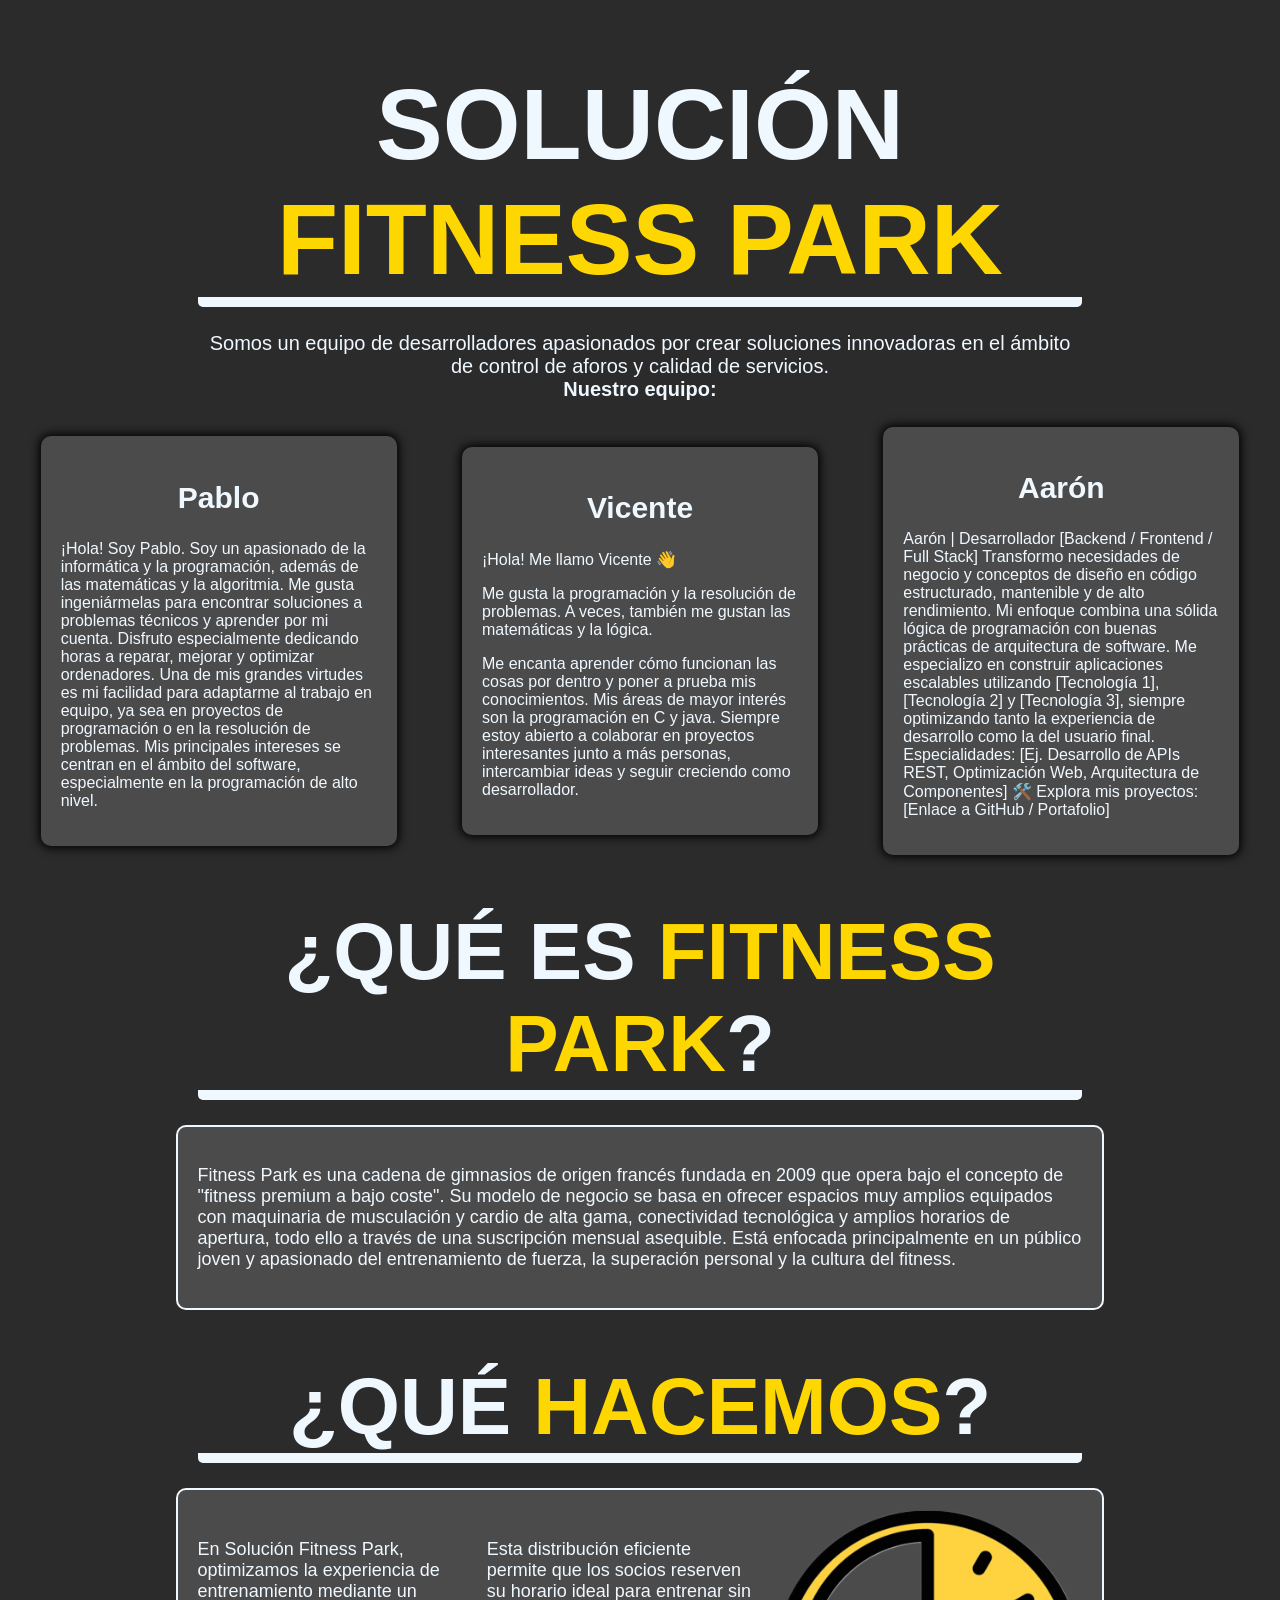
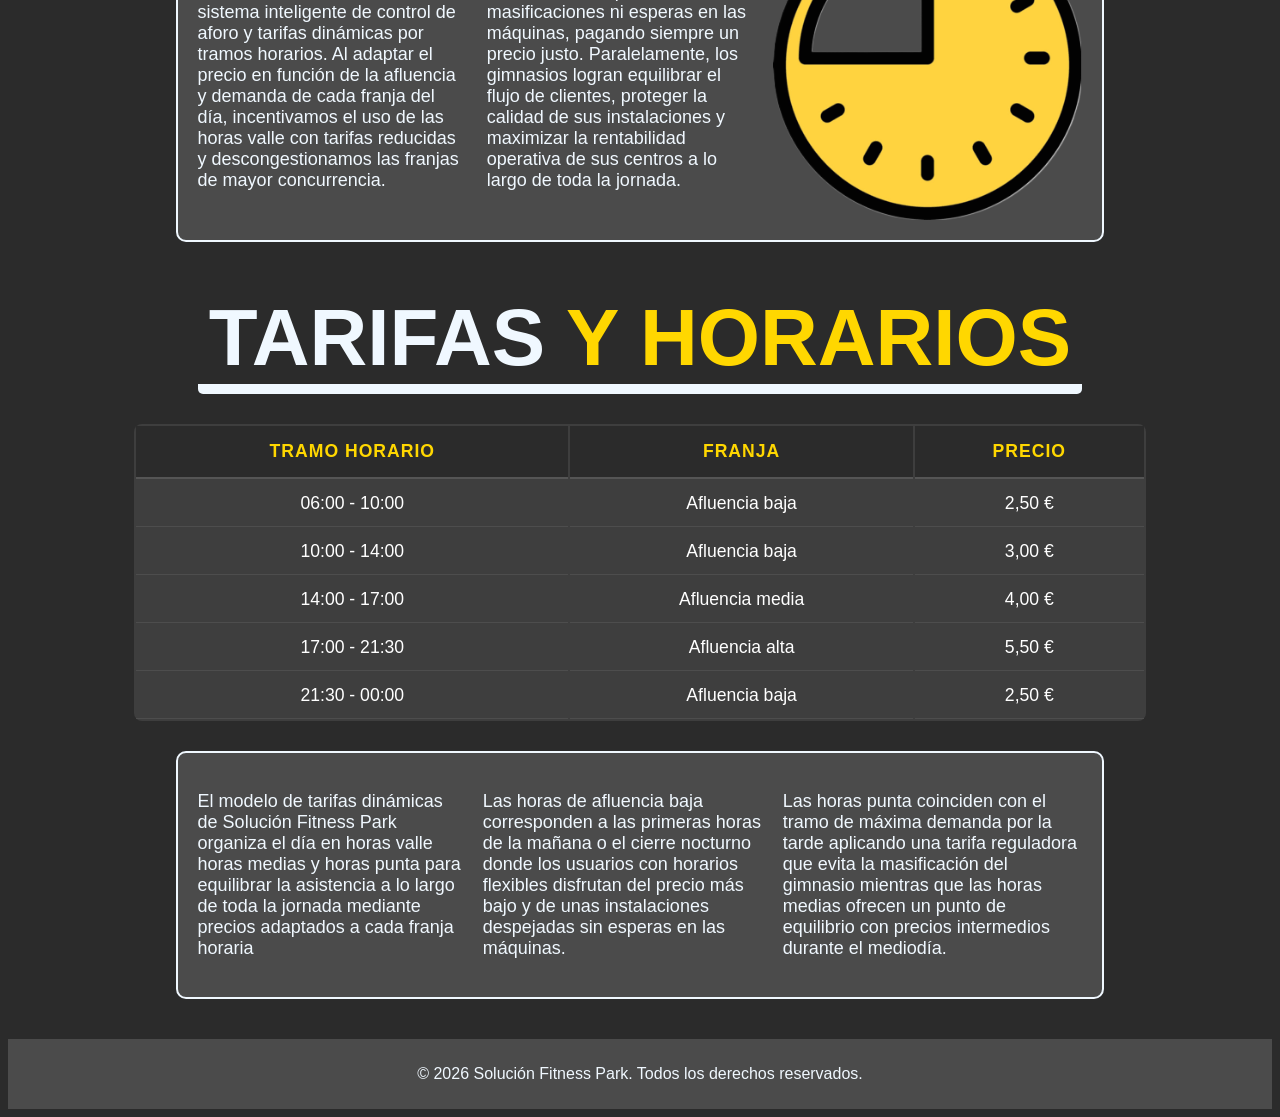
==== html/index.html @ 9b7d98ce "Update index.html" ====
<!DOCTYPE html>
<html>
    <head>
        <title>Solución Fitness Park</title>
        <link rel="stylesheet" href="style.css"/>
        <link rel="icon" type="image/png" href="img/favicon.png"/>
    </head>

    <body>
        <h1 id="title1">SOLUCIÓN <a class="FP">FITNESS PARK</a></h1>
        
        <p id="intro">Somos un equipo de desarrolladores apasionados por crear soluciones innovadoras en el ámbito de control de aforos y calidad de servicios.<br><strong>Nuestro equipo:</strong></p>
        
        <div class="container">
            <div class="box">
                <h2>Pablo</h2>
                <p>¡Hola! Soy Pablo.
                Soy un apasionado de la informática y la programación, además de las matemáticas y la algoritmia. Me gusta ingeniármelas para encontrar soluciones a problemas técnicos y aprender por mi cuenta. Disfruto especialmente dedicando horas a reparar, mejorar y optimizar ordenadores.
                Una de mis grandes virtudes es mi facilidad para adaptarme al trabajo en equipo, ya sea en proyectos de programación o en la resolución de problemas.
                Mis principales intereses se centran en el ámbito del software, especialmente en la programación de alto nivel.</p>
            </div>
            <div class="box">
                <h2>Vicente</h2>
                <p>¡Hola! Me llamo Vicente 👋</p>
                    Me gusta la programación y la resolución de problemas. A veces, también me gustan las matemáticas y la lógica.</p>
                    Me encanta aprender cómo funcionan las cosas por dentro y poner a prueba mis conocimientos.
                    Mis áreas de mayor interés son la programación en C y java. Siempre estoy abierto a colaborar en proyectos interesantes junto a más personas, intercambiar ideas y seguir creciendo como desarrollador.
                    </p>
            </div>
            <div class="box">
                <h2>Aarón</h2>
                <p>Aarón | Desarrollador [Backend / Frontend / Full Stack]
                    Transformo necesidades de negocio y conceptos de diseño en código estructurado, mantenible y de alto rendimiento. Mi enfoque combina una sólida lógica de programación con buenas prácticas de arquitectura de software.
                    Me especializo en construir aplicaciones escalables utilizando [Tecnología 1], [Tecnología 2] y [Tecnología 3], siempre optimizando tanto la experiencia de desarrollo como la del usuario final.
                    Especialidades: [Ej. Desarrollo de APIs REST, Optimización Web, Arquitectura de Componentes]
                    🛠️ Explora mis proyectos: [Enlace a GitHub / Portafolio]</p>
            </div>
        </div>
        <h1 id="title2">¿QUÉ ES <a class="FP"> FITNESS PARK</a>?</h1>  

        <div class="descripcion">
            <p>Fitness Park es una cadena de gimnasios de origen francés fundada en 2009 que opera bajo el concepto de "fitness premium a bajo coste". Su modelo de negocio se basa en ofrecer espacios muy amplios equipados con maquinaria de musculación y cardio de alta gama, conectividad tecnológica y amplios horarios de apertura, todo ello a través de una suscripción mensual asequible. Está enfocada principalmente en un público joven y apasionado del entrenamiento de fuerza, la superación personal y la cultura del fitness.</p>
        </div>
        
        <h1 id="title2">¿QUÉ <a class="FP">HACEMOS</a>?</h1>  

        <div class="descripcion">
            <p>En Solución Fitness Park, optimizamos la experiencia de entrenamiento mediante un sistema inteligente de control de aforo y tarifas dinámicas por tramos horarios. Al adaptar el precio en función de la afluencia y demanda de cada franja del día, incentivamos el uso de las horas valle con tarifas reducidas y descongestionamos las franjas de mayor concurrencia.</p>
            <p>Esta distribución eficiente permite que los socios reserven su horario ideal para entrenar sin masificaciones ni esperas en las máquinas, pagando siempre un precio justo. Paralelamente, los gimnasios logran equilibrar el flujo de clientes, proteger la calidad de sus instalaciones y maximizar la rentabilidad operativa de sus centros a lo largo de toda la jornada.</p>
            <img class="imagen" src="img/images-fotor-bg-remover-2026092112491.png" alt="reloj logo" />
        </div>
        <h1 id="title2">TARIFAS <a class="FP">Y HORARIOS</a></h1>

    <table>
        <tr><th>Tramo Horario</th><th>Franja</th><th>Precio</th></tr>
        <tr><td>06:00 - 10:00</td><td>Afluencia baja</td><td>2,50 €</td></tr>
        <tr><td>10:00 - 14:00</td><td>Afluencia baja</td><td>3,00 €</td></tr>
        <tr><td>14:00 - 17:00</td><td>Afluencia media</td><td>4,00 €</td></tr>
        <tr><td>17:00 - 21:30</td><td>Afluencia alta</td><td>5,50 €</td></tr>
        <tr><td>21:30 - 00:00</td><td>Afluencia baja</td><td>2,50 €</td></tr>
    </table>
     <div class="descripcion">
        <p>El modelo de tarifas dinámicas de Solución Fitness Park organiza el día en horas valle horas medias y horas punta para equilibrar la asistencia a lo largo de toda la jornada mediante precios adaptados a cada franja horaria</p>
        <p>Las horas de afluencia baja corresponden a las primeras horas de la mañana o el cierre nocturno donde los usuarios con horarios flexibles disfrutan del precio más bajo y de unas instalaciones despejadas sin esperas en las máquinas. </p>
        <p>Las horas punta coinciden con el tramo de máxima demanda por la tarde aplicando una tarifa reguladora que evita la masificación del gimnasio mientras que las horas medias ofrecen un punto de equilibrio con precios intermedios durante el mediodía. </p>
     </div>

        <div class="footer">
            <p>© 2026 Solución Fitness Park. Todos los derechos reservados.</p>
        </div>
    </body>
</html>
---- html/style.css ----
html{
    background-color: rgb(43, 43, 43);
}

body{
    font-family: 'Franklin Gothic Medium', 'Arial Narrow', Arial, sans-serif;
    color: aliceblue;
}

h2{
    text-align: center;
    font-size: 30px;
    color: aliceblue;
}

#title1{
    text-align: center;
    align-self: center;
    font-size: 100px;
    color: aliceblue;
    border-bottom: 10px solid aliceblue;
    border-radius: 5px;
    margin-right: 15%;
    margin-left: 15%;
    margin-bottom: 2%;
}

.FP{
    color: gold;
}

#intro{
    text-align: center;
    font-size: 20px;
    color: aliceblue;
    margin-right: 15%;
    margin-left: 15%;
}

.container{
    display: flex;
    flex-direction: row;
    justify-content:space-around;
    align-items: center;
    margin-top: 2%;
}

.box{
    background-color: rgb(75, 75, 75);
    width: 25%;
    position: relative; 
    padding: 20px;
    border-radius: 10px;
    box-shadow: 0px 0px 10px 2px rgb(0, 0, 0);
    transition: background-color 0.3s ease, transform 0.3s ease;
}

.box:hover {
  background-color: #6d6d00;
  transform: scale(1.05);
}

.descripcion{
    font-size: 18px;
    color: aliceblue;
    background-color: rgb(75, 75, 75);
    
    width: 70%;
    margin-left: auto;
    margin-right: auto;
    
    margin-top: 2%;
    border: 2px solid aliceblue;
    border-radius: 10px;
    padding: 20px;
    
    display: flex;
    align-items: center;
    gap: 20px;
}

#title2{
    text-align: center;
    align-self: center;
    font-size: 80px;
    color: aliceblue;
    border-bottom: 10px solid aliceblue;
    border-radius: 5px;
    margin-right: 15%;
    margin-left: 15%;
    margin-bottom: 2%;
    margin-top: 4%;
}

.descripcion .imagen {
    width: 35%;
    height: auto;
    flex-shrink: 0;
}

table {
    margin: 30px auto;        
    width: 80%;               
    font-size: 1.1rem;
    color: #ffffff;
    background-color: #3e3e3e; 
    border-radius: 8px;
      
}

th {
    background-color: #2b2b2b;
    color: #FFD700;           
    padding: 15px;
    text-align: center;
    border-bottom: 2px solid #555;
    text-transform: uppercase;
    letter-spacing: 1px;
}

td {
    padding: 12px 15px;
    text-align: center;
    border-bottom: 1px solid #4d4d4d;
}


.footer{
    text-align: center;
    margin-top: 40px;
    padding: 10px;
    background-color: rgb(75, 75, 75);
    color: aliceblue;
}
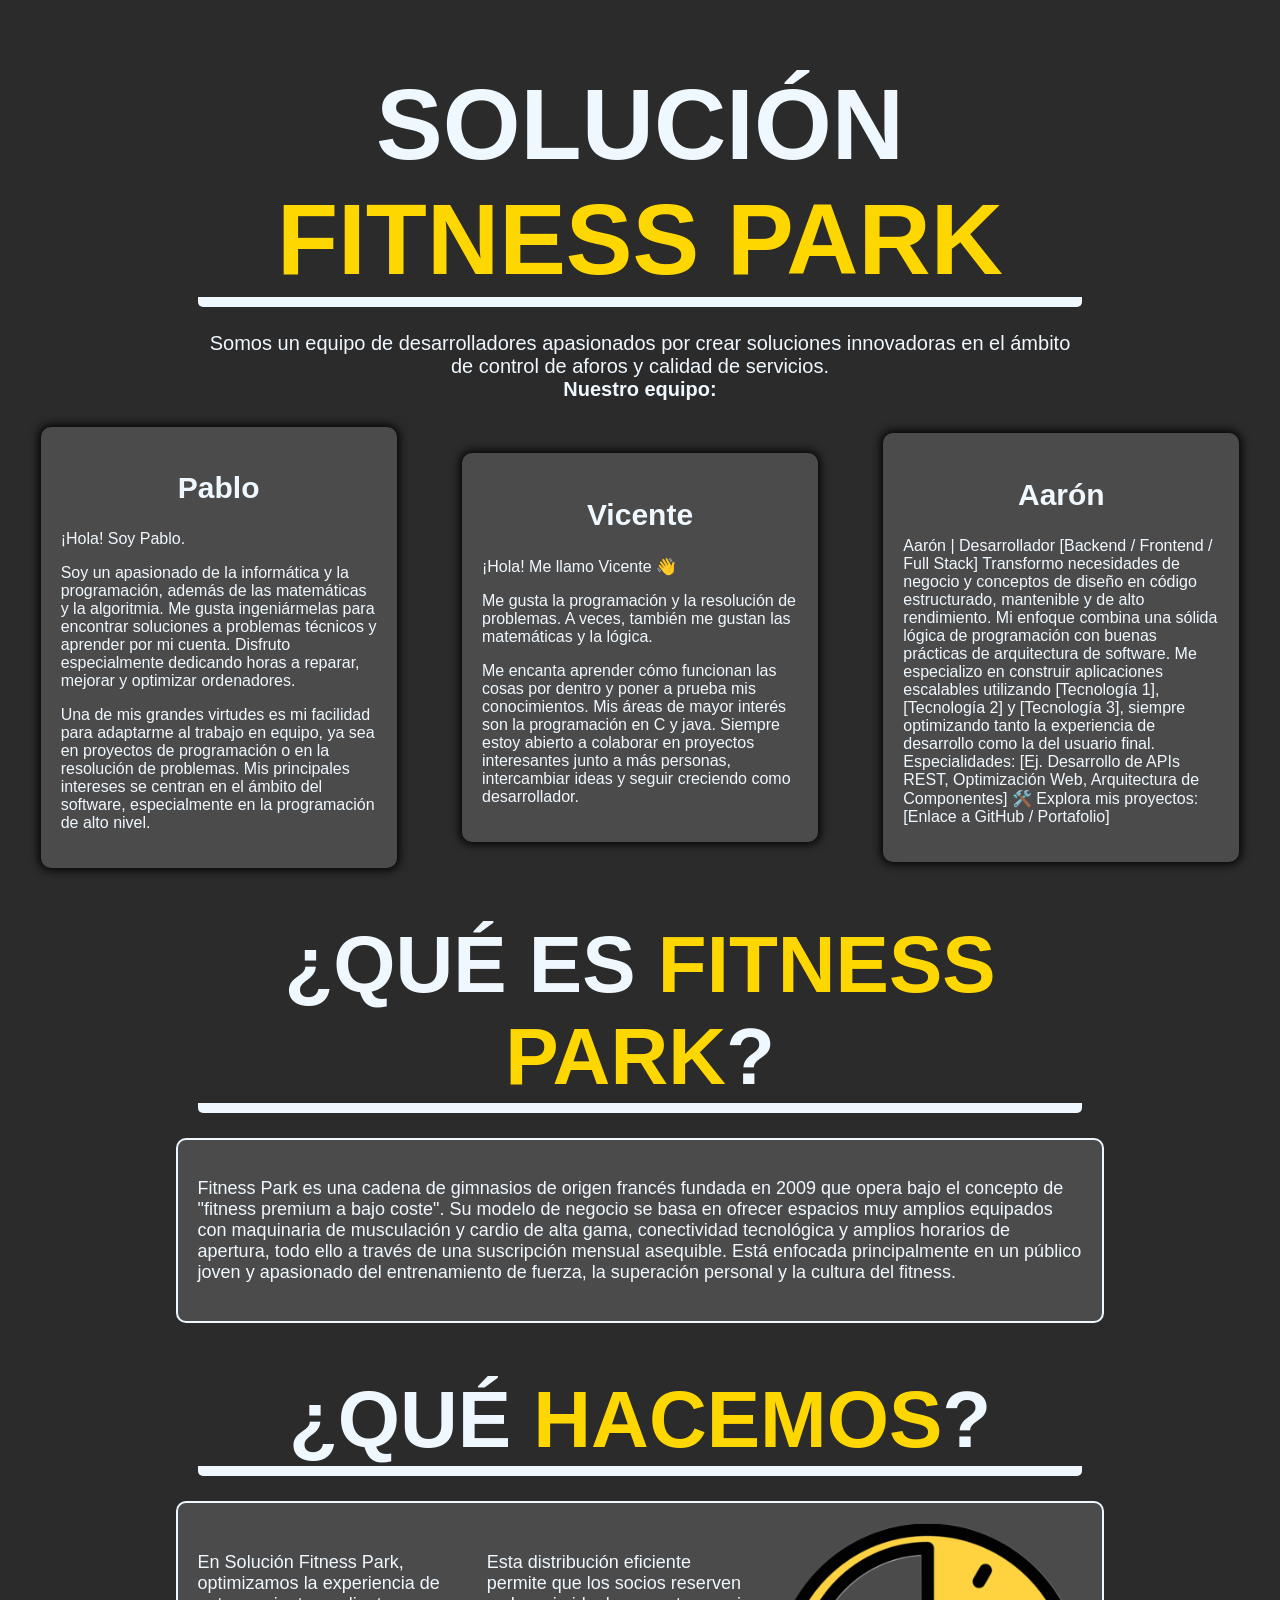
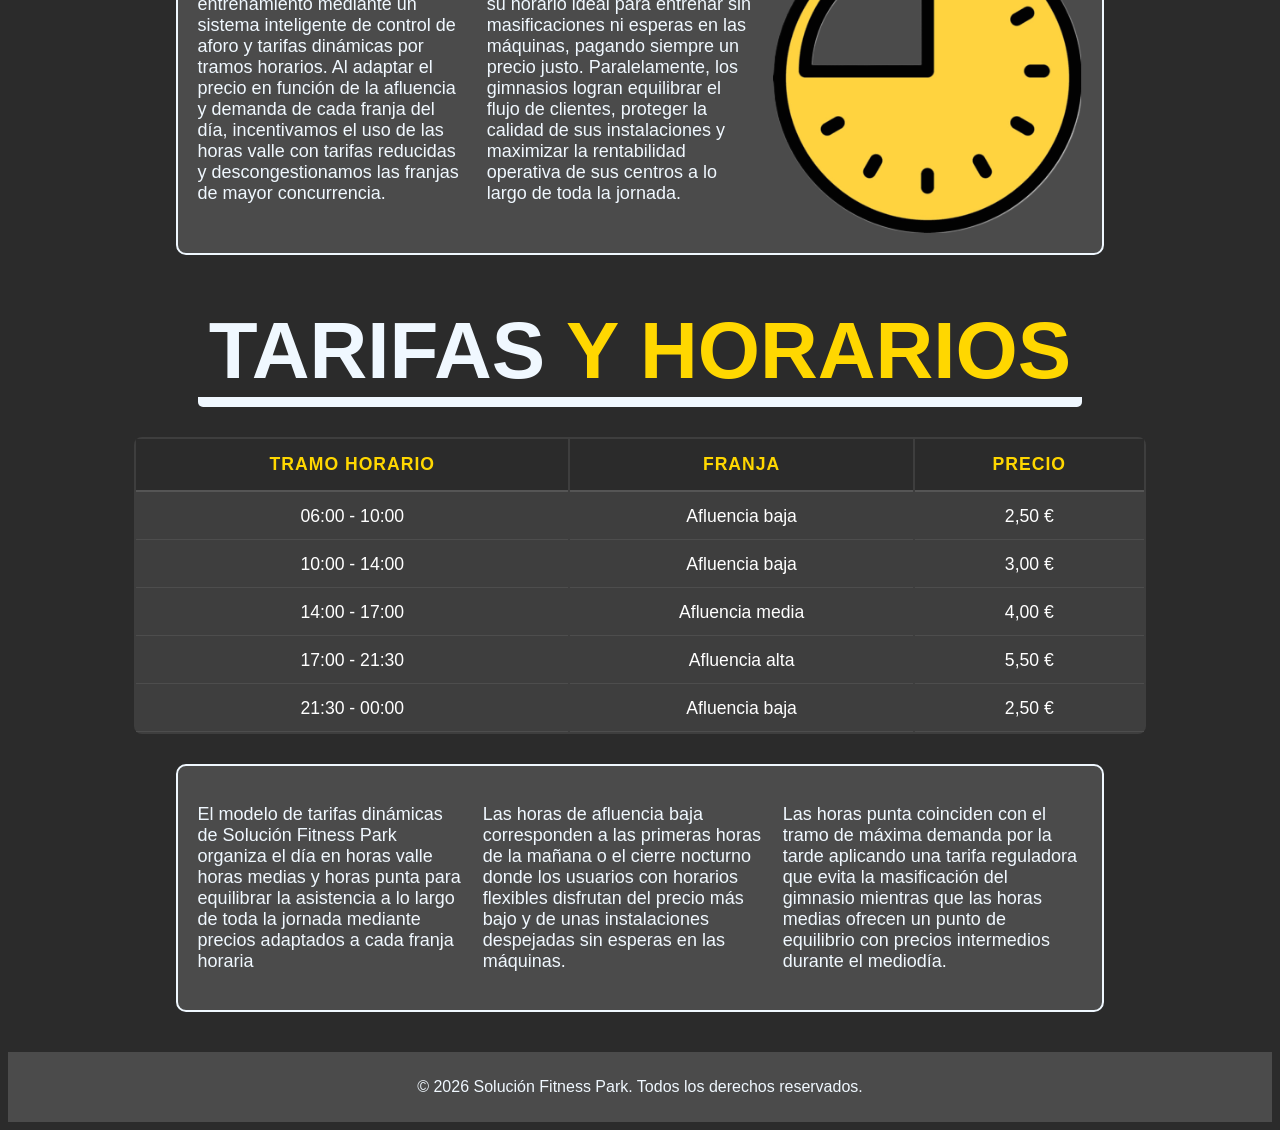
==== commit 023840c9: "Update index.html" ====
--- a/html/index.html
+++ b/html/index.html
@@ -14,8 +14,8 @@
         <div class="container">
             <div class="box">
                 <h2>Pablo</h2>
-                <p>¡Hola! Soy Pablo.
-                Soy un apasionado de la informática y la programación, además de las matemáticas y la algoritmia. Me gusta ingeniármelas para encontrar soluciones a problemas técnicos y aprender por mi cuenta. Disfruto especialmente dedicando horas a reparar, mejorar y optimizar ordenadores.
+                <p>¡Hola! Soy Pablo. </p>
+                Soy un apasionado de la informática y la programación, además de las matemáticas y la algoritmia. Me gusta ingeniármelas para encontrar soluciones a problemas técnicos y aprender por mi cuenta. Disfruto especialmente dedicando horas a reparar, mejorar y optimizar ordenadores.</p>
                 Una de mis grandes virtudes es mi facilidad para adaptarme al trabajo en equipo, ya sea en proyectos de programación o en la resolución de problemas.
                 Mis principales intereses se centran en el ámbito del software, especialmente en la programación de alto nivel.</p>
             </div>
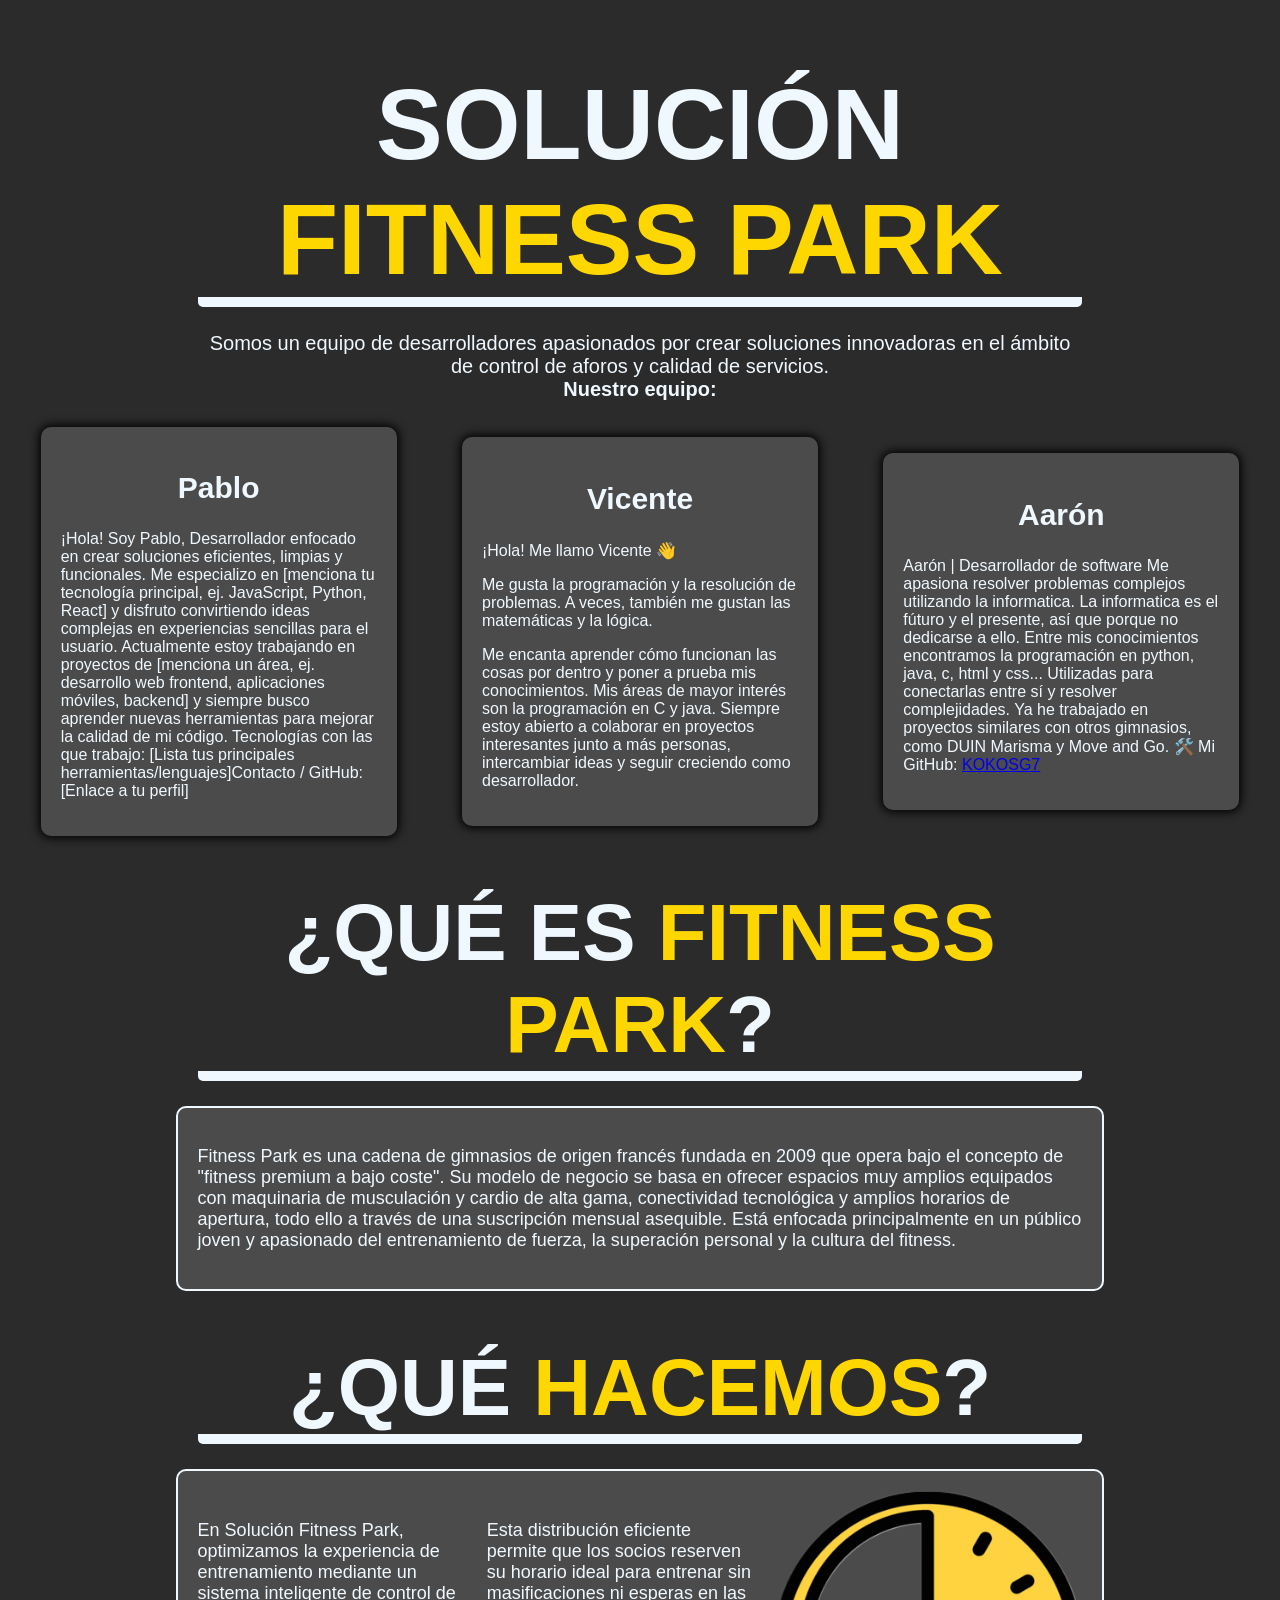
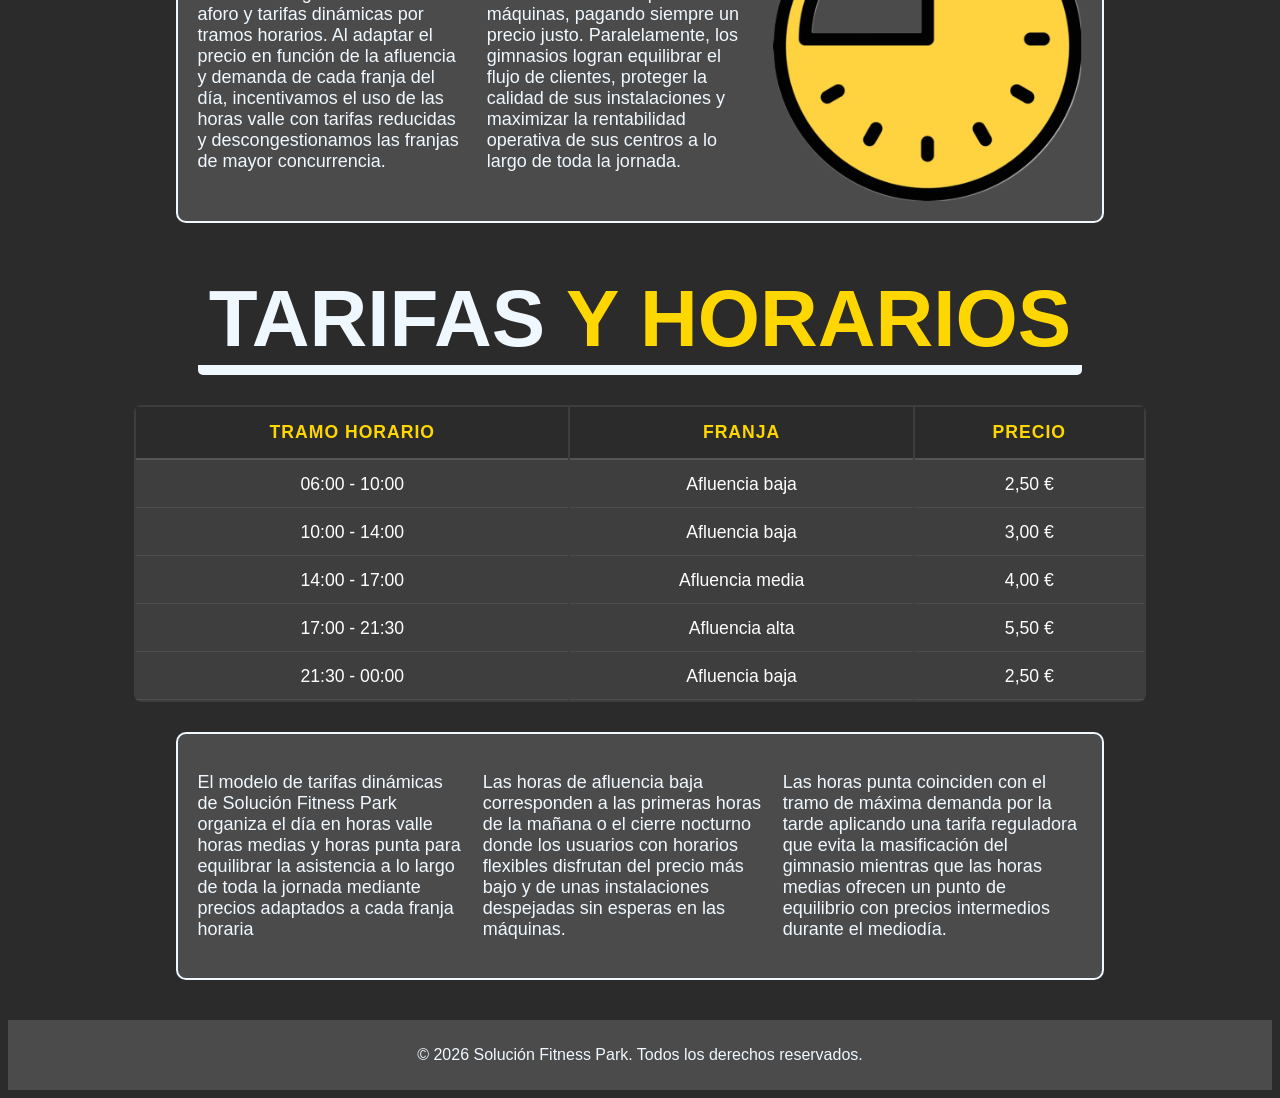
==== commit 6335f44b: "aaron" ====
--- a/html/index.html
+++ b/html/index.html
@@ -14,10 +14,9 @@
         <div class="container">
             <div class="box">
                 <h2>Pablo</h2>
-                <p>¡Hola! Soy Pablo. </p>
-                Soy un apasionado de la informática y la programación, además de las matemáticas y la algoritmia. Me gusta ingeniármelas para encontrar soluciones a problemas técnicos y aprender por mi cuenta. Disfruto especialmente dedicando horas a reparar, mejorar y optimizar ordenadores.</p>
-                Una de mis grandes virtudes es mi facilidad para adaptarme al trabajo en equipo, ya sea en proyectos de programación o en la resolución de problemas.
-                Mis principales intereses se centran en el ámbito del software, especialmente en la programación de alto nivel.</p>
+                <p>¡Hola! Soy Pablo,
+                    Desarrollador enfocado en crear soluciones eficientes, limpias y funcionales. Me especializo en [menciona tu tecnología principal, ej. JavaScript, Python, React] y disfruto convirtiendo ideas complejas en experiencias sencillas para el usuario.
+                    Actualmente estoy trabajando en proyectos de [menciona un área, ej. desarrollo web frontend, aplicaciones móviles, backend] y siempre busco aprender nuevas herramientas para mejorar la calidad de mi código. Tecnologías con las que trabajo: [Lista tus principales herramientas/lenguajes]Contacto / GitHub: [Enlace a tu perfil]</p>
             </div>
             <div class="box">
                 <h2>Vicente</h2>
@@ -29,11 +28,12 @@
             </div>
             <div class="box">
                 <h2>Aarón</h2>
-                <p>Aarón | Desarrollador [Backend / Frontend / Full Stack]
-                    Transformo necesidades de negocio y conceptos de diseño en código estructurado, mantenible y de alto rendimiento. Mi enfoque combina una sólida lógica de programación con buenas prácticas de arquitectura de software.
-                    Me especializo en construir aplicaciones escalables utilizando [Tecnología 1], [Tecnología 2] y [Tecnología 3], siempre optimizando tanto la experiencia de desarrollo como la del usuario final.
-                    Especialidades: [Ej. Desarrollo de APIs REST, Optimización Web, Arquitectura de Componentes]
-                    🛠️ Explora mis proyectos: [Enlace a GitHub / Portafolio]</p>
+                <p>Aarón | Desarrollador de software
+                    Me apasiona resolver problemas complejos utilizando la informatica. La informatica es el fúturo y el presente, así que porque no dedicarse a ello.
+                    Entre mis conocimientos encontramos la programación en python, java, c, html y css... Utilizadas para conectarlas entre sí y resolver complejidades.
+                    Ya he trabajado en proyectos similares con otros gimnasios, como DUIN Marisma y Move and Go.
+                   
+                    🛠️ Mi GitHub: <a href="https://github.com/KOKOSG7">KOKOSG7</a> </p>
             </div>
         </div>
         <h1 id="title2">¿QUÉ ES <a class="FP"> FITNESS PARK</a>?</h1>  
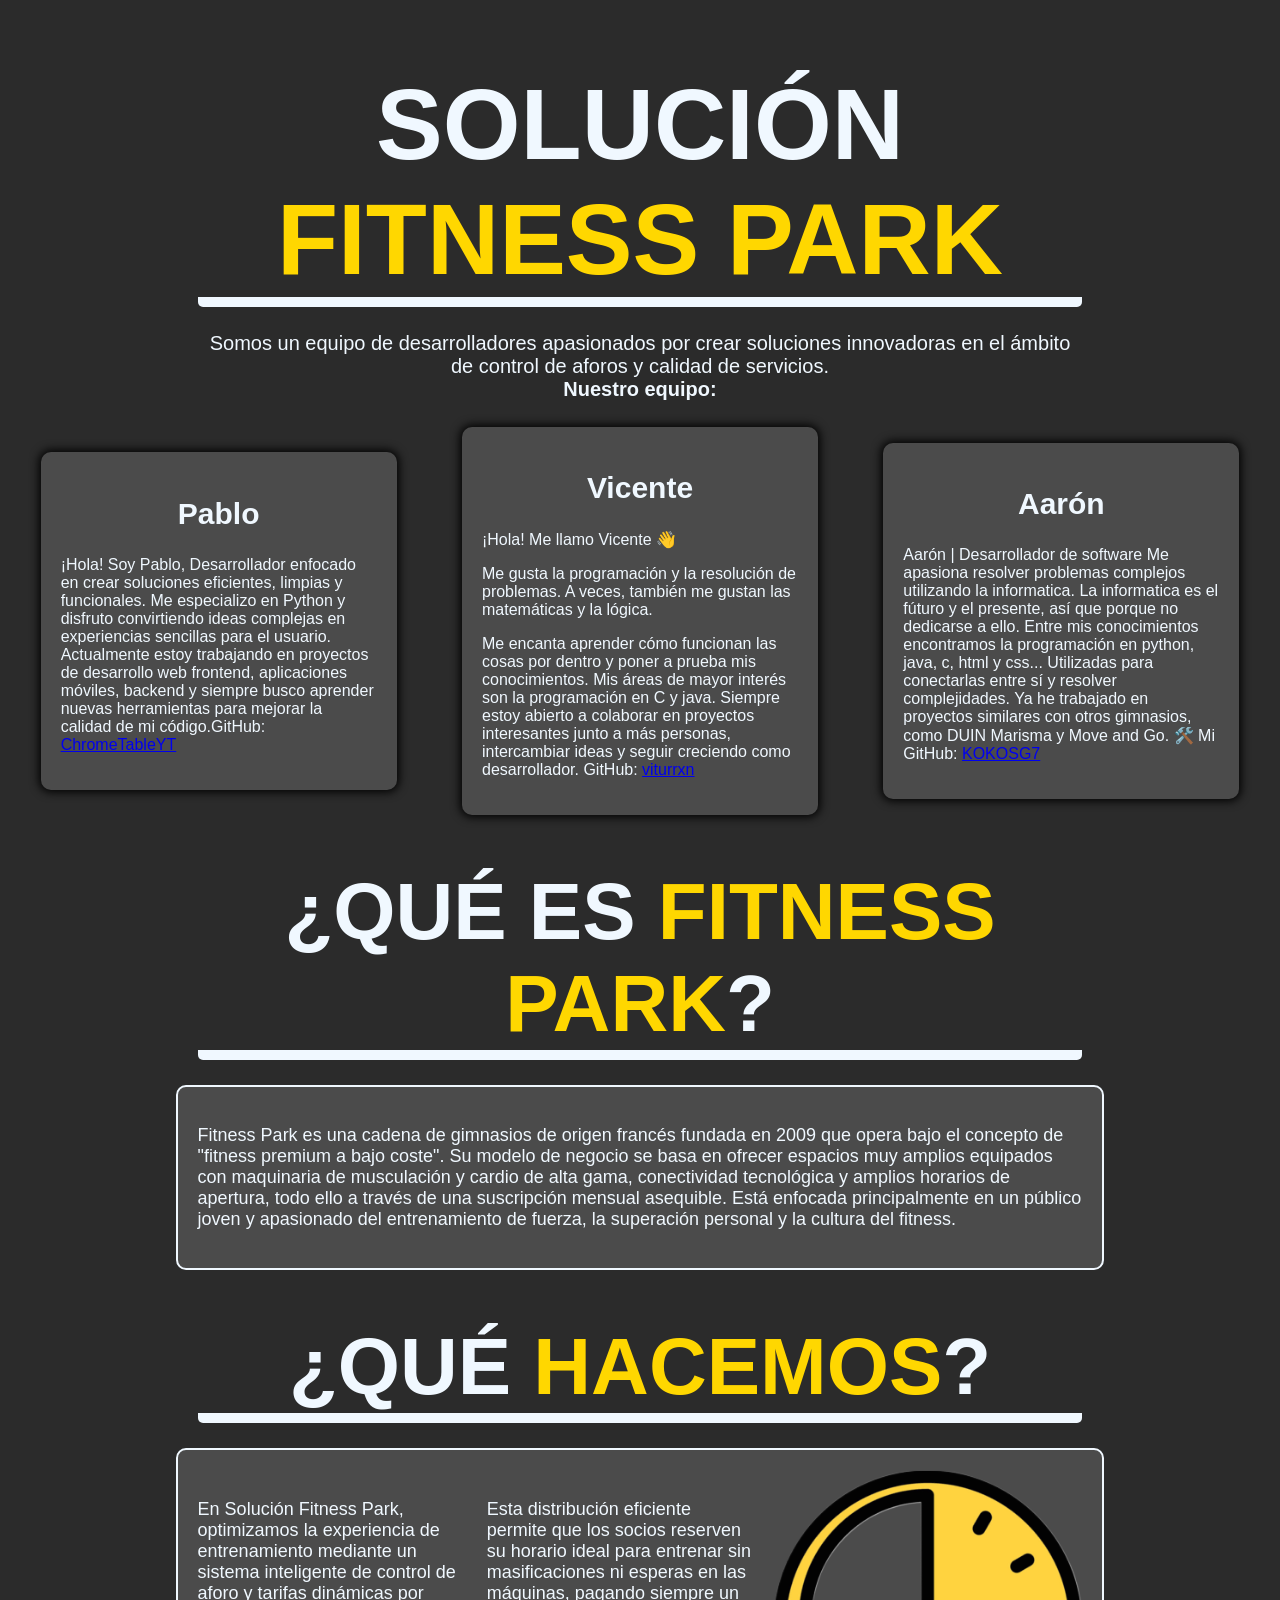
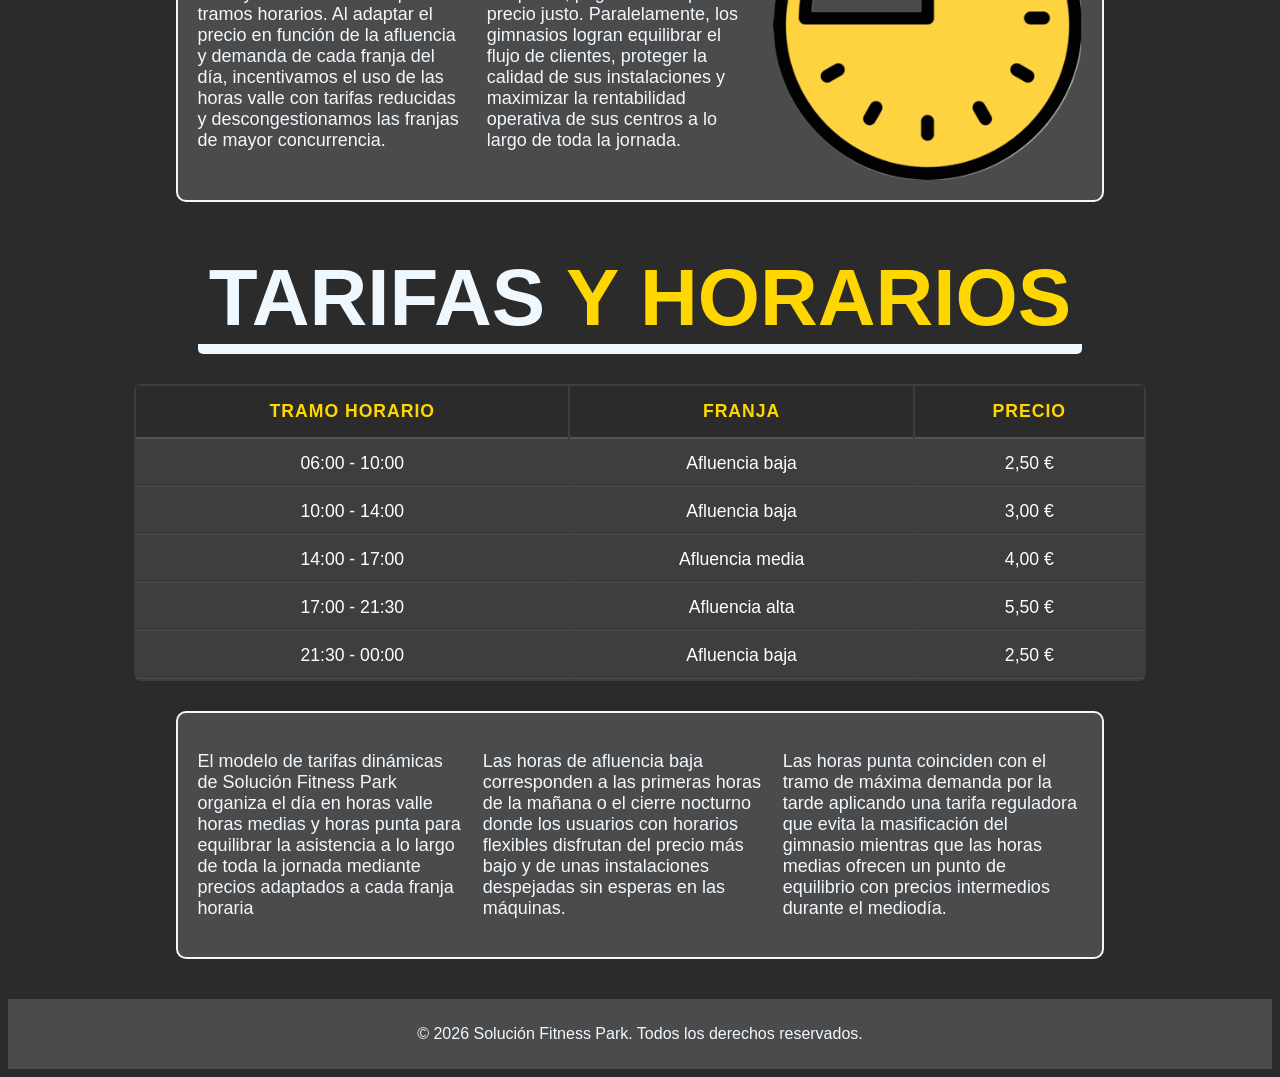
==== commit cdf67c75: "githubs" ====
--- a/html/index.html
+++ b/html/index.html
@@ -15,8 +15,8 @@
             <div class="box">
                 <h2>Pablo</h2>
                 <p>¡Hola! Soy Pablo,
-                    Desarrollador enfocado en crear soluciones eficientes, limpias y funcionales. Me especializo en [menciona tu tecnología principal, ej. JavaScript, Python, React] y disfruto convirtiendo ideas complejas en experiencias sencillas para el usuario.
-                    Actualmente estoy trabajando en proyectos de [menciona un área, ej. desarrollo web frontend, aplicaciones móviles, backend] y siempre busco aprender nuevas herramientas para mejorar la calidad de mi código. Tecnologías con las que trabajo: [Lista tus principales herramientas/lenguajes]Contacto / GitHub: [Enlace a tu perfil]</p>
+                    Desarrollador enfocado en crear soluciones eficientes, limpias y funcionales. Me especializo en Python y disfruto convirtiendo ideas complejas en experiencias sencillas para el usuario.
+                    Actualmente estoy trabajando en proyectos de desarrollo web frontend, aplicaciones móviles, backend y siempre busco aprender nuevas herramientas para mejorar la calidad de mi código.GitHub: <a href="https://github.com/ChromeTableYT">ChromeTableYT</a> </p>
             </div>
             <div class="box">
                 <h2>Vicente</h2>
@@ -24,6 +24,7 @@
                     Me gusta la programación y la resolución de problemas. A veces, también me gustan las matemáticas y la lógica.</p>
                     Me encanta aprender cómo funcionan las cosas por dentro y poner a prueba mis conocimientos.
                     Mis áreas de mayor interés son la programación en C y java. Siempre estoy abierto a colaborar en proyectos interesantes junto a más personas, intercambiar ideas y seguir creciendo como desarrollador.
+                    GitHub: <a href="https://github.com/viturrxn">viturrxn</a>
                     </p>
             </div>
             <div class="box">
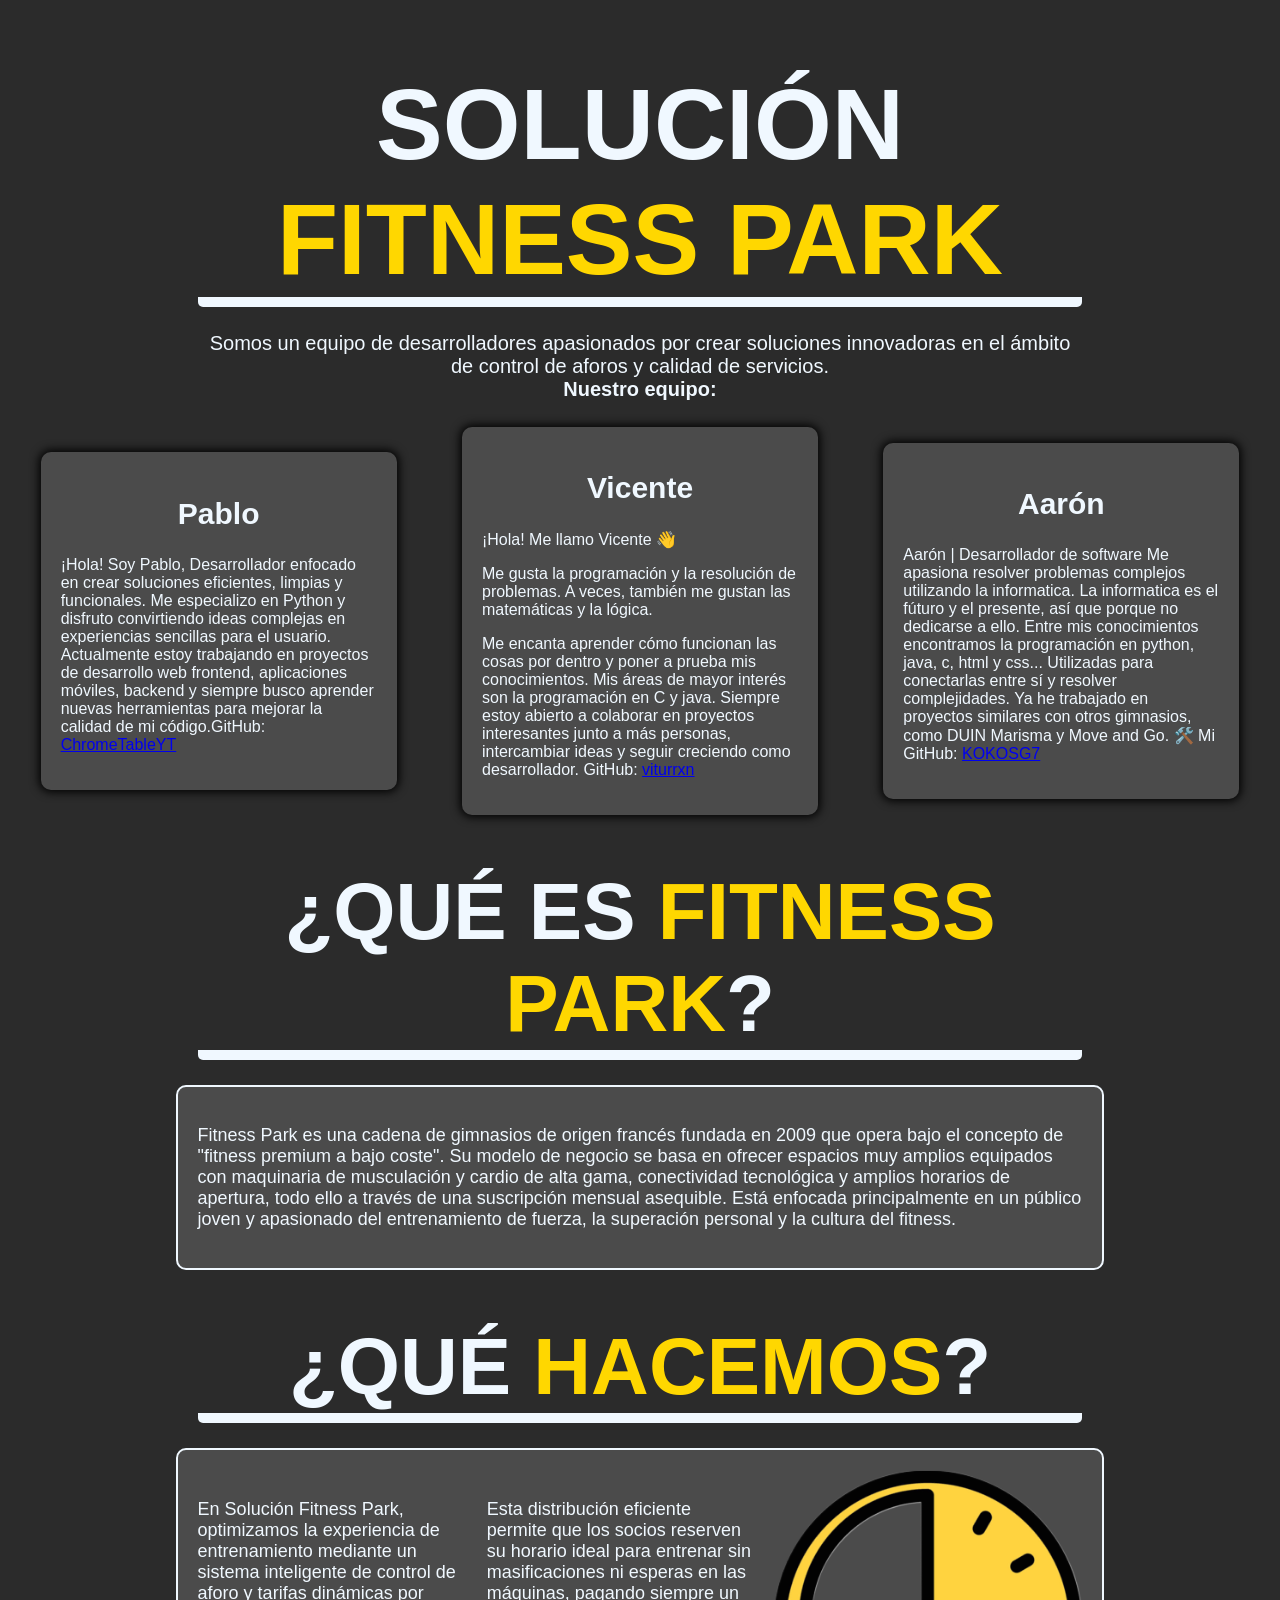
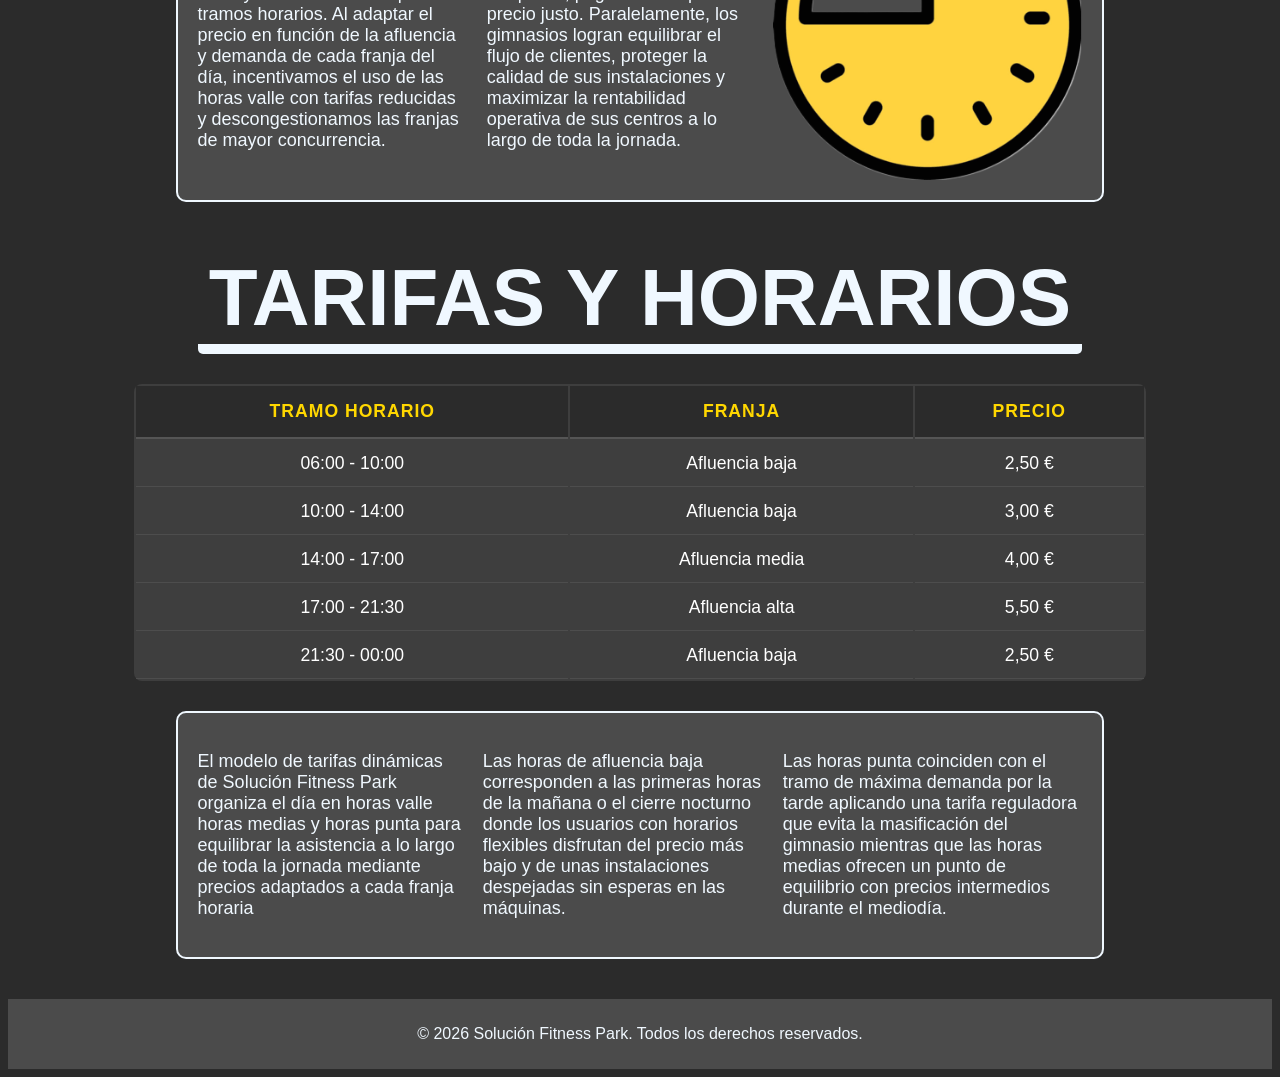
==== commit f1f0bfba: "amarillo" ====
--- a/html/index.html
+++ b/html/index.html
@@ -7,7 +7,7 @@
     </head>
 
     <body>
-        <h1 id="title1">SOLUCIÓN <a class="FP">FITNESS PARK</a></h1>
+        <h1 id="title1">SOLUCIÓN <a class="amarillo">FITNESS PARK</a></h1>
         
         <p id="intro">Somos un equipo de desarrolladores apasionados por crear soluciones innovadoras en el ámbito de control de aforos y calidad de servicios.<br><strong>Nuestro equipo:</strong></p>
         
@@ -37,13 +37,13 @@
                     🛠️ Mi GitHub: <a href="https://github.com/KOKOSG7">KOKOSG7</a> </p>
             </div>
         </div>
-        <h1 id="title2">¿QUÉ ES <a class="FP"> FITNESS PARK</a>?</h1>  
+        <h1 id="title2">¿QUÉ ES <a class="amarillo"> FITNESS PARK</a>?</h1>  
 
         <div class="descripcion">
             <p>Fitness Park es una cadena de gimnasios de origen francés fundada en 2009 que opera bajo el concepto de "fitness premium a bajo coste". Su modelo de negocio se basa en ofrecer espacios muy amplios equipados con maquinaria de musculación y cardio de alta gama, conectividad tecnológica y amplios horarios de apertura, todo ello a través de una suscripción mensual asequible. Está enfocada principalmente en un público joven y apasionado del entrenamiento de fuerza, la superación personal y la cultura del fitness.</p>
         </div>
         
-        <h1 id="title2">¿QUÉ <a class="FP">HACEMOS</a>?</h1>  
+        <h1 id="title2">¿QUÉ <a class="amarillo">HACEMOS</a>?</h1>  
 
         <div class="descripcion">
             <p>En Solución Fitness Park, optimizamos la experiencia de entrenamiento mediante un sistema inteligente de control de aforo y tarifas dinámicas por tramos horarios. Al adaptar el precio en función de la afluencia y demanda de cada franja del día, incentivamos el uso de las horas valle con tarifas reducidas y descongestionamos las franjas de mayor concurrencia.</p>
--- a/html/style.css
+++ b/html/style.css
@@ -25,7 +25,7 @@
     margin-bottom: 2%;
 }
 
-.FP{
+.amarillo{
     color: gold;
 }
 
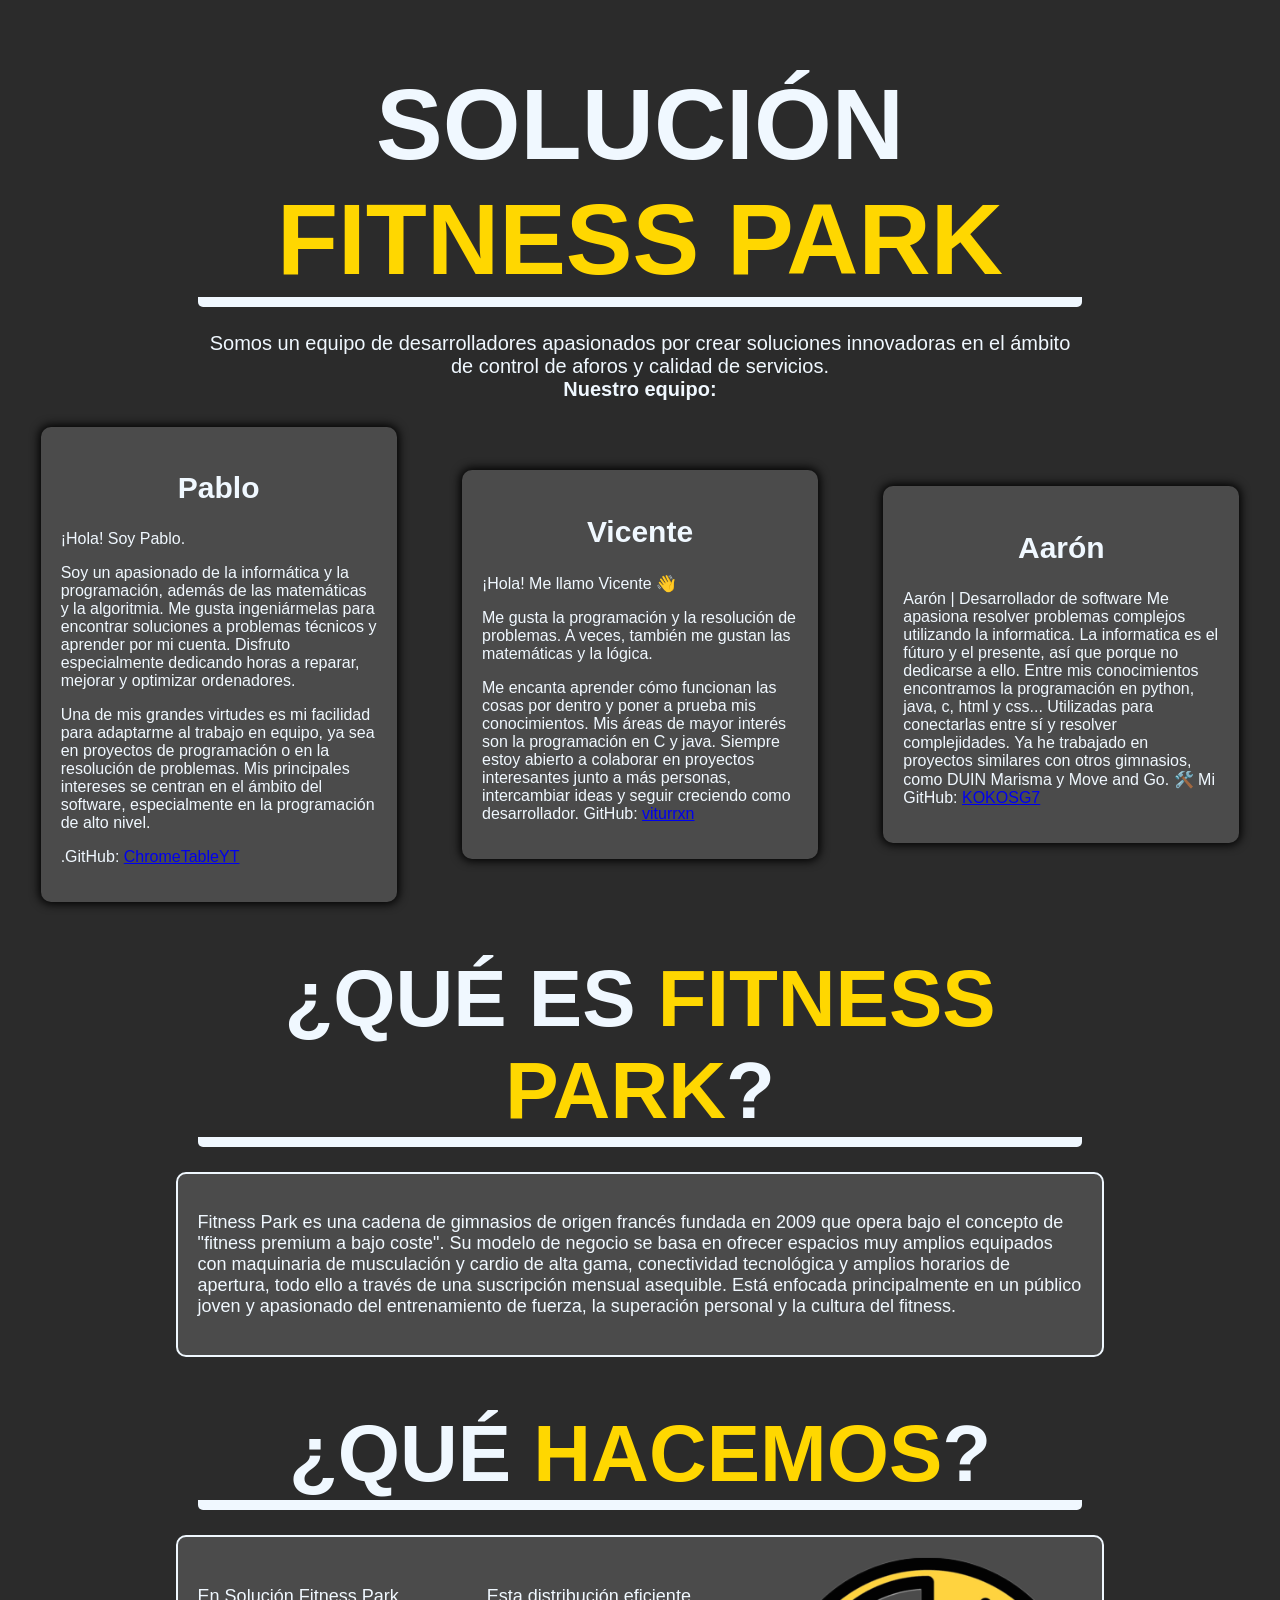
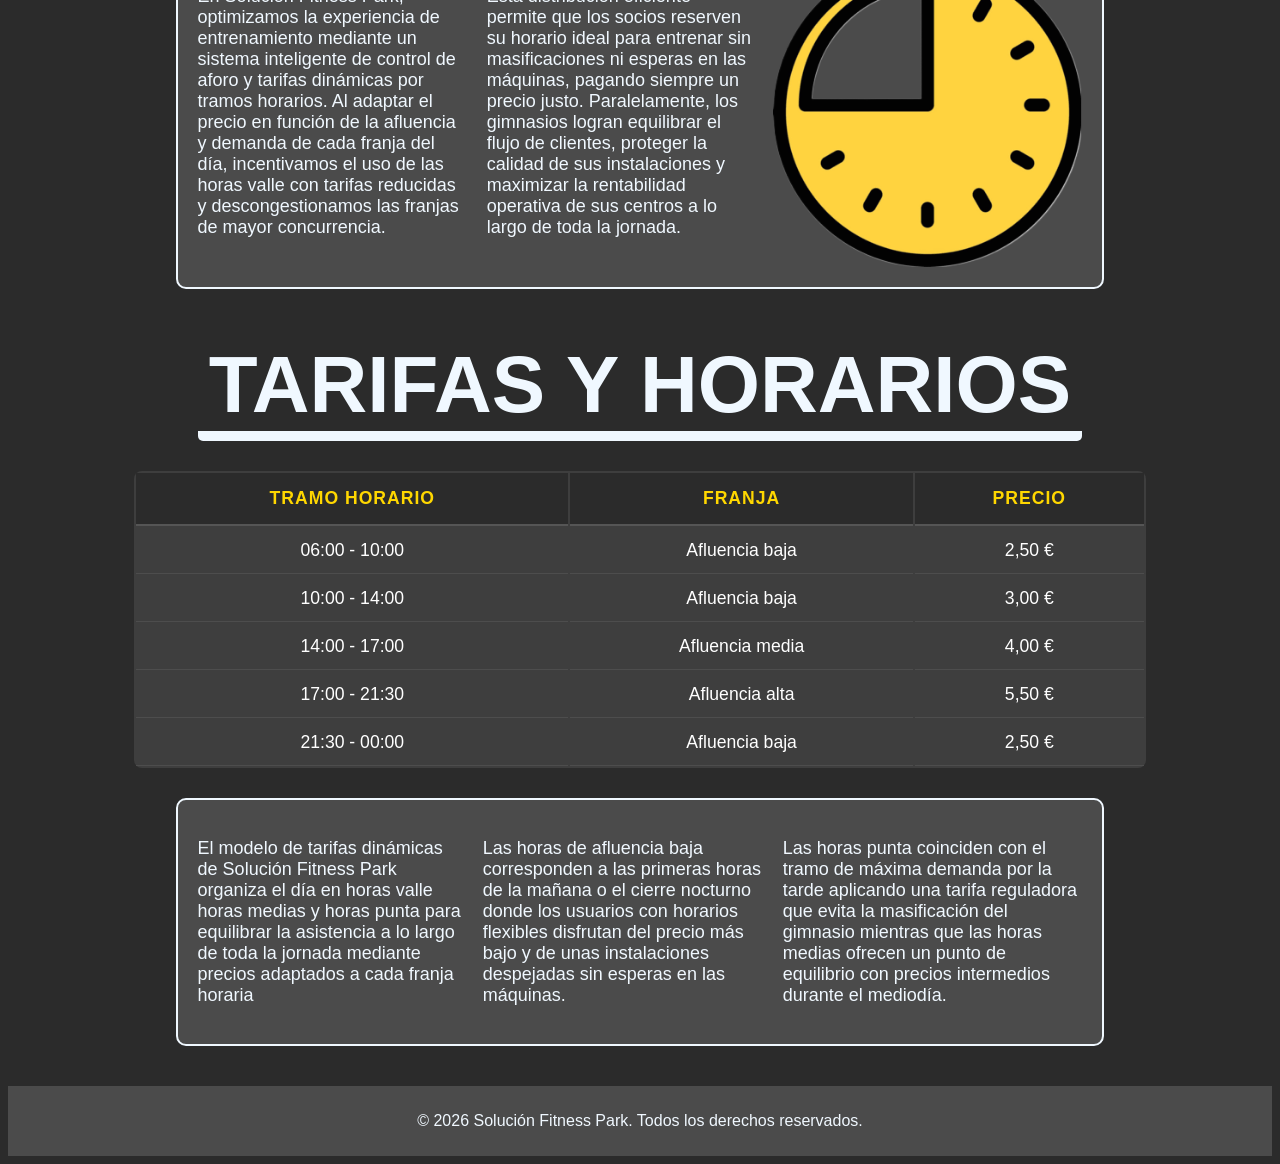
==== commit 7dfb62e7: "Update index.html" ====
--- a/html/index.html
+++ b/html/index.html
@@ -14,9 +14,10 @@
         <div class="container">
             <div class="box">
                 <h2>Pablo</h2>
-                <p>¡Hola! Soy Pablo,
-                    Desarrollador enfocado en crear soluciones eficientes, limpias y funcionales. Me especializo en Python y disfruto convirtiendo ideas complejas en experiencias sencillas para el usuario.
-                    Actualmente estoy trabajando en proyectos de desarrollo web frontend, aplicaciones móviles, backend y siempre busco aprender nuevas herramientas para mejorar la calidad de mi código.GitHub: <a href="https://github.com/ChromeTableYT">ChromeTableYT</a> </p>
+                <p>¡Hola! Soy Pablo. </p>
+                Soy un apasionado de la informática y la programación, además de las matemáticas y la algoritmia. Me gusta ingeniármelas para encontrar soluciones a problemas técnicos y aprender por mi cuenta. Disfruto especialmente dedicando horas a reparar, mejorar y optimizar ordenadores.</p>
+                Una de mis grandes virtudes es mi facilidad para adaptarme al trabajo en equipo, ya sea en proyectos de programación o en la resolución de problemas.
+                Mis principales intereses se centran en el ámbito del software, especialmente en la programación de alto nivel.</p>.GitHub: <a href="https://github.com/ChromeTableYT">ChromeTableYT</a> </p>
             </div>
             <div class="box">
                 <h2>Vicente</h2>
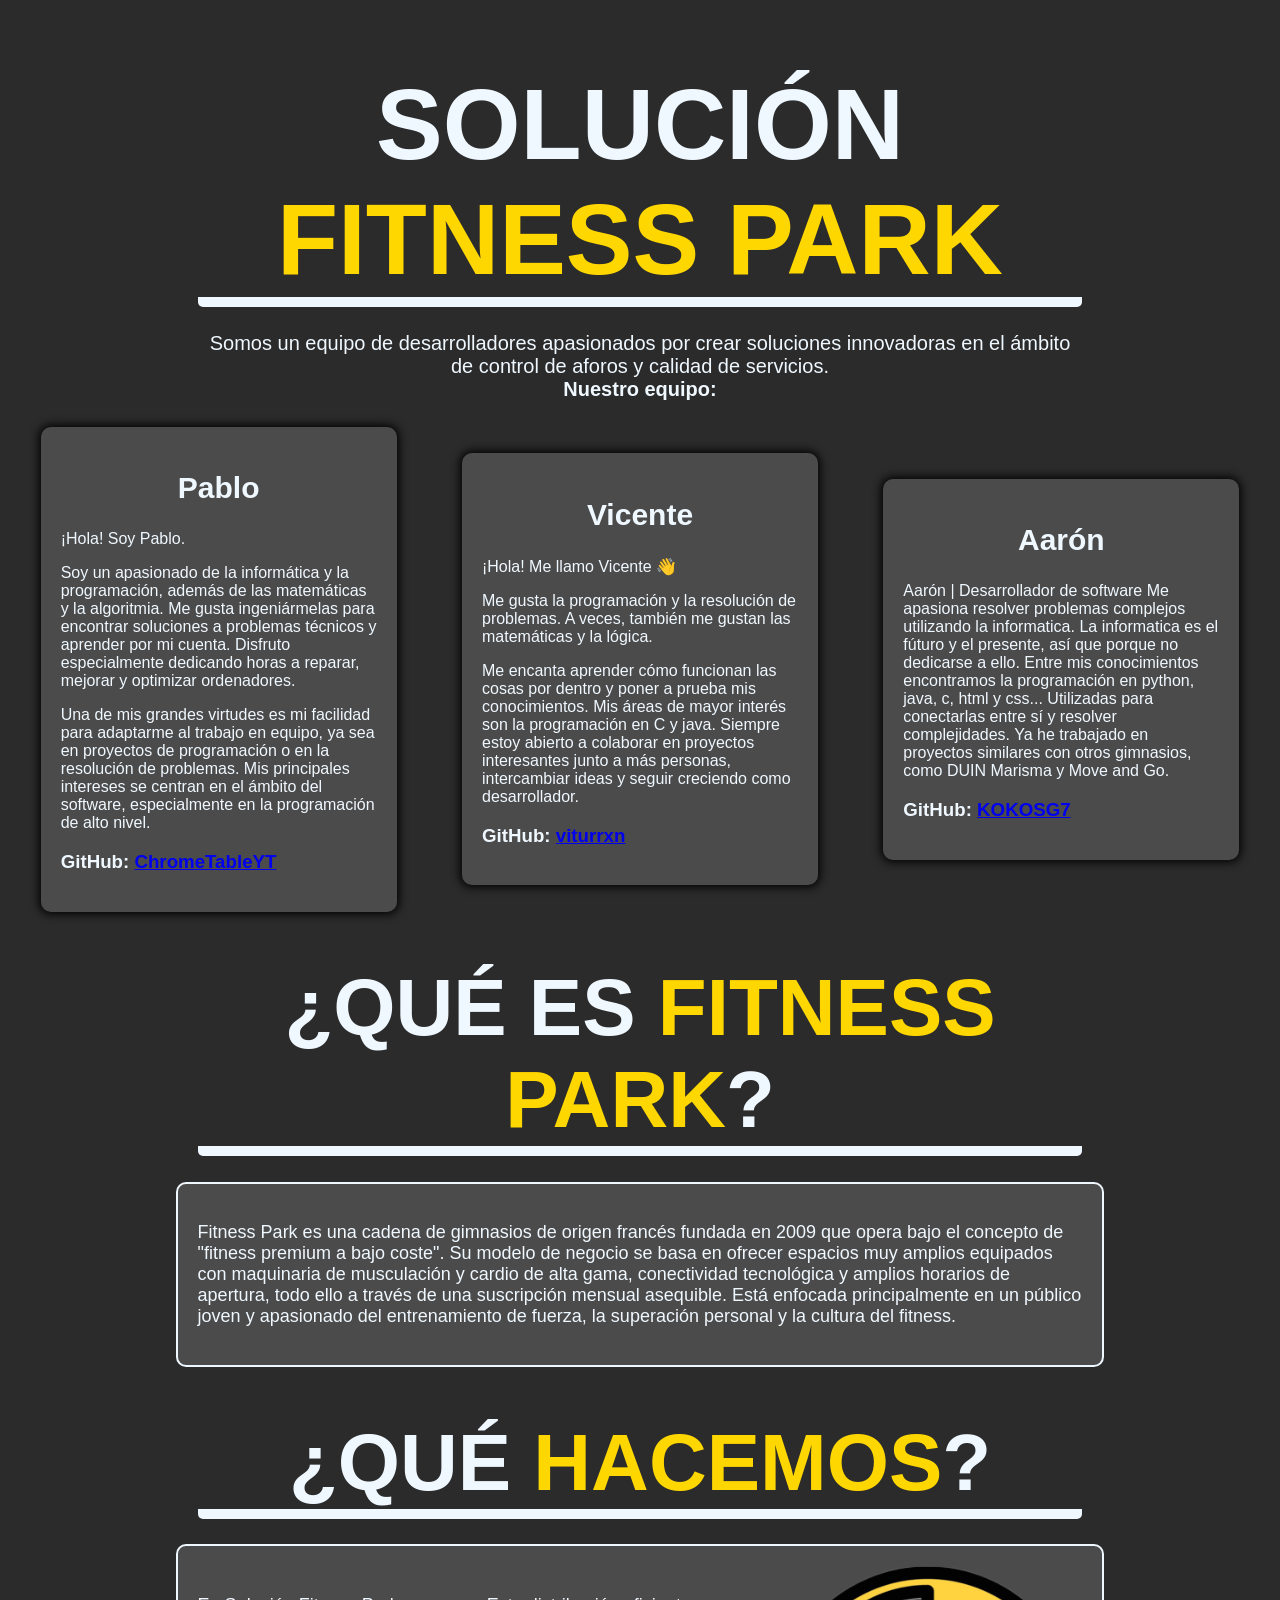
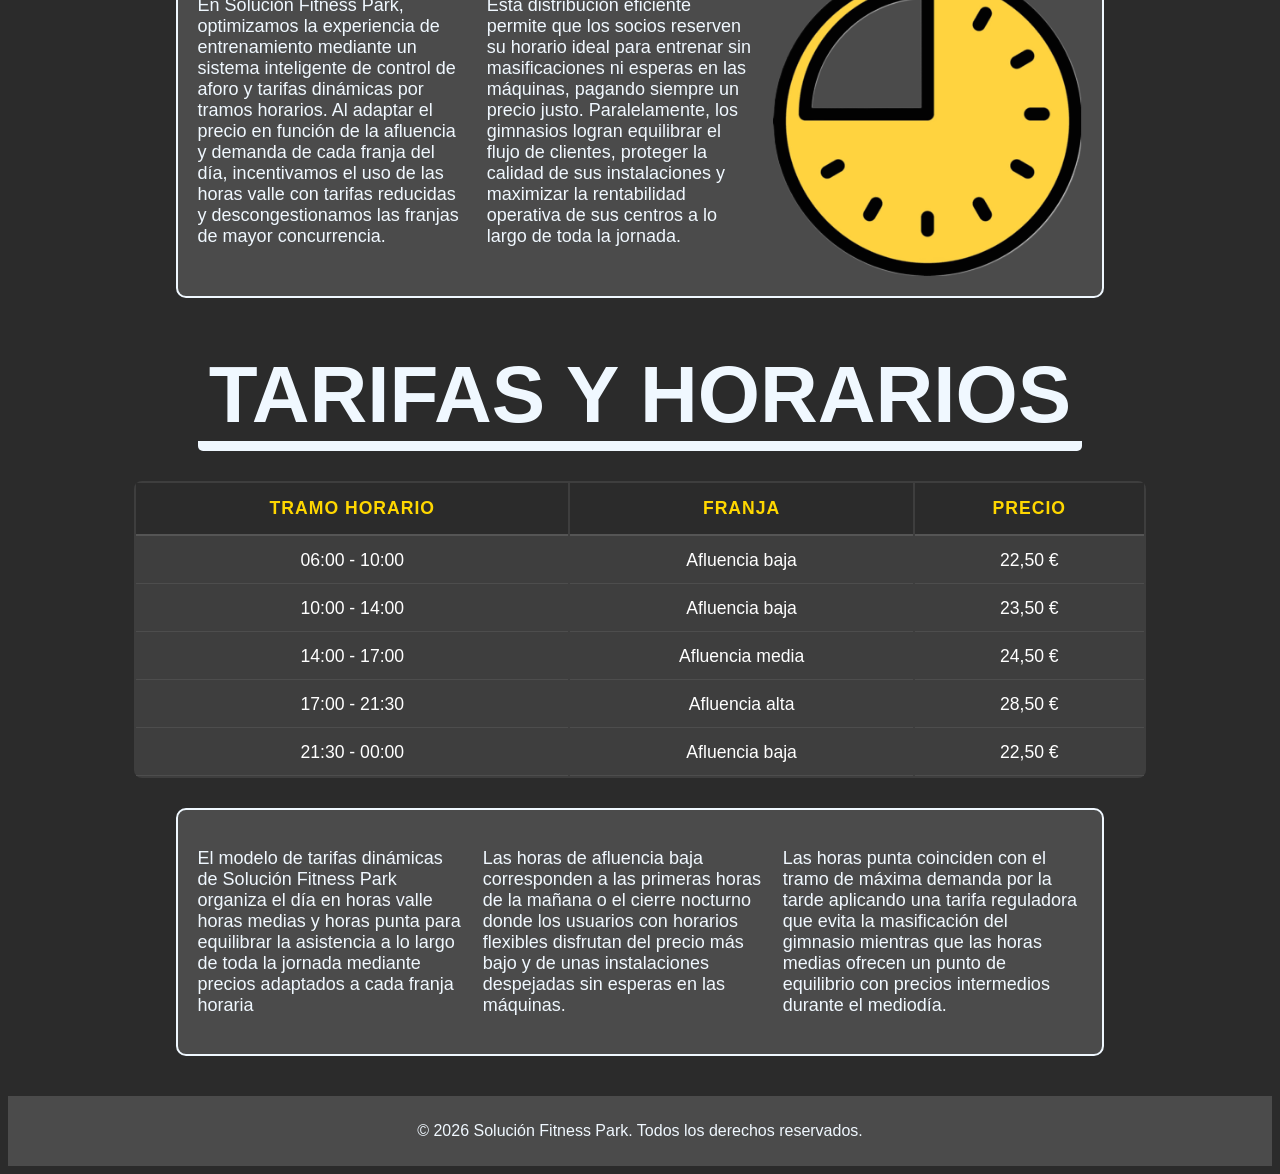
==== commit 9bbf18ac: "Update index.html" ====
--- a/html/index.html
+++ b/html/index.html
@@ -17,7 +17,8 @@
                 <p>¡Hola! Soy Pablo. </p>
                 Soy un apasionado de la informática y la programación, además de las matemáticas y la algoritmia. Me gusta ingeniármelas para encontrar soluciones a problemas técnicos y aprender por mi cuenta. Disfruto especialmente dedicando horas a reparar, mejorar y optimizar ordenadores.</p>
                 Una de mis grandes virtudes es mi facilidad para adaptarme al trabajo en equipo, ya sea en proyectos de programación o en la resolución de problemas.
-                Mis principales intereses se centran en el ámbito del software, especialmente en la programación de alto nivel.</p>.GitHub: <a href="https://github.com/ChromeTableYT">ChromeTableYT</a> </p>
+                Mis principales intereses se centran en el ámbito del software, especialmente en la programación de alto nivel.</p>
+                <h3>GitHub: <a href="https://github.com/ChromeTableYT">ChromeTableYT</a> </h3>
             </div>
             <div class="box">
                 <h2>Vicente</h2>
@@ -25,7 +26,7 @@
                     Me gusta la programación y la resolución de problemas. A veces, también me gustan las matemáticas y la lógica.</p>
                     Me encanta aprender cómo funcionan las cosas por dentro y poner a prueba mis conocimientos.
                     Mis áreas de mayor interés son la programación en C y java. Siempre estoy abierto a colaborar en proyectos interesantes junto a más personas, intercambiar ideas y seguir creciendo como desarrollador.
-                    GitHub: <a href="https://github.com/viturrxn">viturrxn</a>
+                    <h3>GitHub: <a href="https://github.com/viturrxn">viturrxn</a></h3>
                     </p>
             </div>
             <div class="box">
@@ -34,8 +35,7 @@
                     Me apasiona resolver problemas complejos utilizando la informatica. La informatica es el fúturo y el presente, así que porque no dedicarse a ello.
                     Entre mis conocimientos encontramos la programación en python, java, c, html y css... Utilizadas para conectarlas entre sí y resolver complejidades.
                     Ya he trabajado en proyectos similares con otros gimnasios, como DUIN Marisma y Move and Go.
-                   
-                    🛠️ Mi GitHub: <a href="https://github.com/KOKOSG7">KOKOSG7</a> </p>
+                    <h3>GitHub: <a href="https://github.com/KOKOSG7">KOKOSG7</a></h3>
             </div>
         </div>
         <h1 id="title2">¿QUÉ ES <a class="amarillo"> FITNESS PARK</a>?</h1>  
@@ -55,11 +55,11 @@
 
     <table>
         <tr><th>Tramo Horario</th><th>Franja</th><th>Precio</th></tr>
-        <tr><td>06:00 - 10:00</td><td>Afluencia baja</td><td>2,50 €</td></tr>
-        <tr><td>10:00 - 14:00</td><td>Afluencia baja</td><td>3,00 €</td></tr>
-        <tr><td>14:00 - 17:00</td><td>Afluencia media</td><td>4,00 €</td></tr>
-        <tr><td>17:00 - 21:30</td><td>Afluencia alta</td><td>5,50 €</td></tr>
-        <tr><td>21:30 - 00:00</td><td>Afluencia baja</td><td>2,50 €</td></tr>
+        <tr><td>06:00 - 10:00</td><td>Afluencia baja</td><td>22,50 €</td></tr>
+        <tr><td>10:00 - 14:00</td><td>Afluencia baja</td><td>23,50 €</td></tr>
+        <tr><td>14:00 - 17:00</td><td>Afluencia media</td><td>24,50 €</td></tr>
+        <tr><td>17:00 - 21:30</td><td>Afluencia alta</td><td>28,50 €</td></tr>
+        <tr><td>21:30 - 00:00</td><td>Afluencia baja</td><td>22,50 €</td></tr>
     </table>
      <div class="descripcion">
         <p>El modelo de tarifas dinámicas de Solución Fitness Park organiza el día en horas valle horas medias y horas punta para equilibrar la asistencia a lo largo de toda la jornada mediante precios adaptados a cada franja horaria</p>
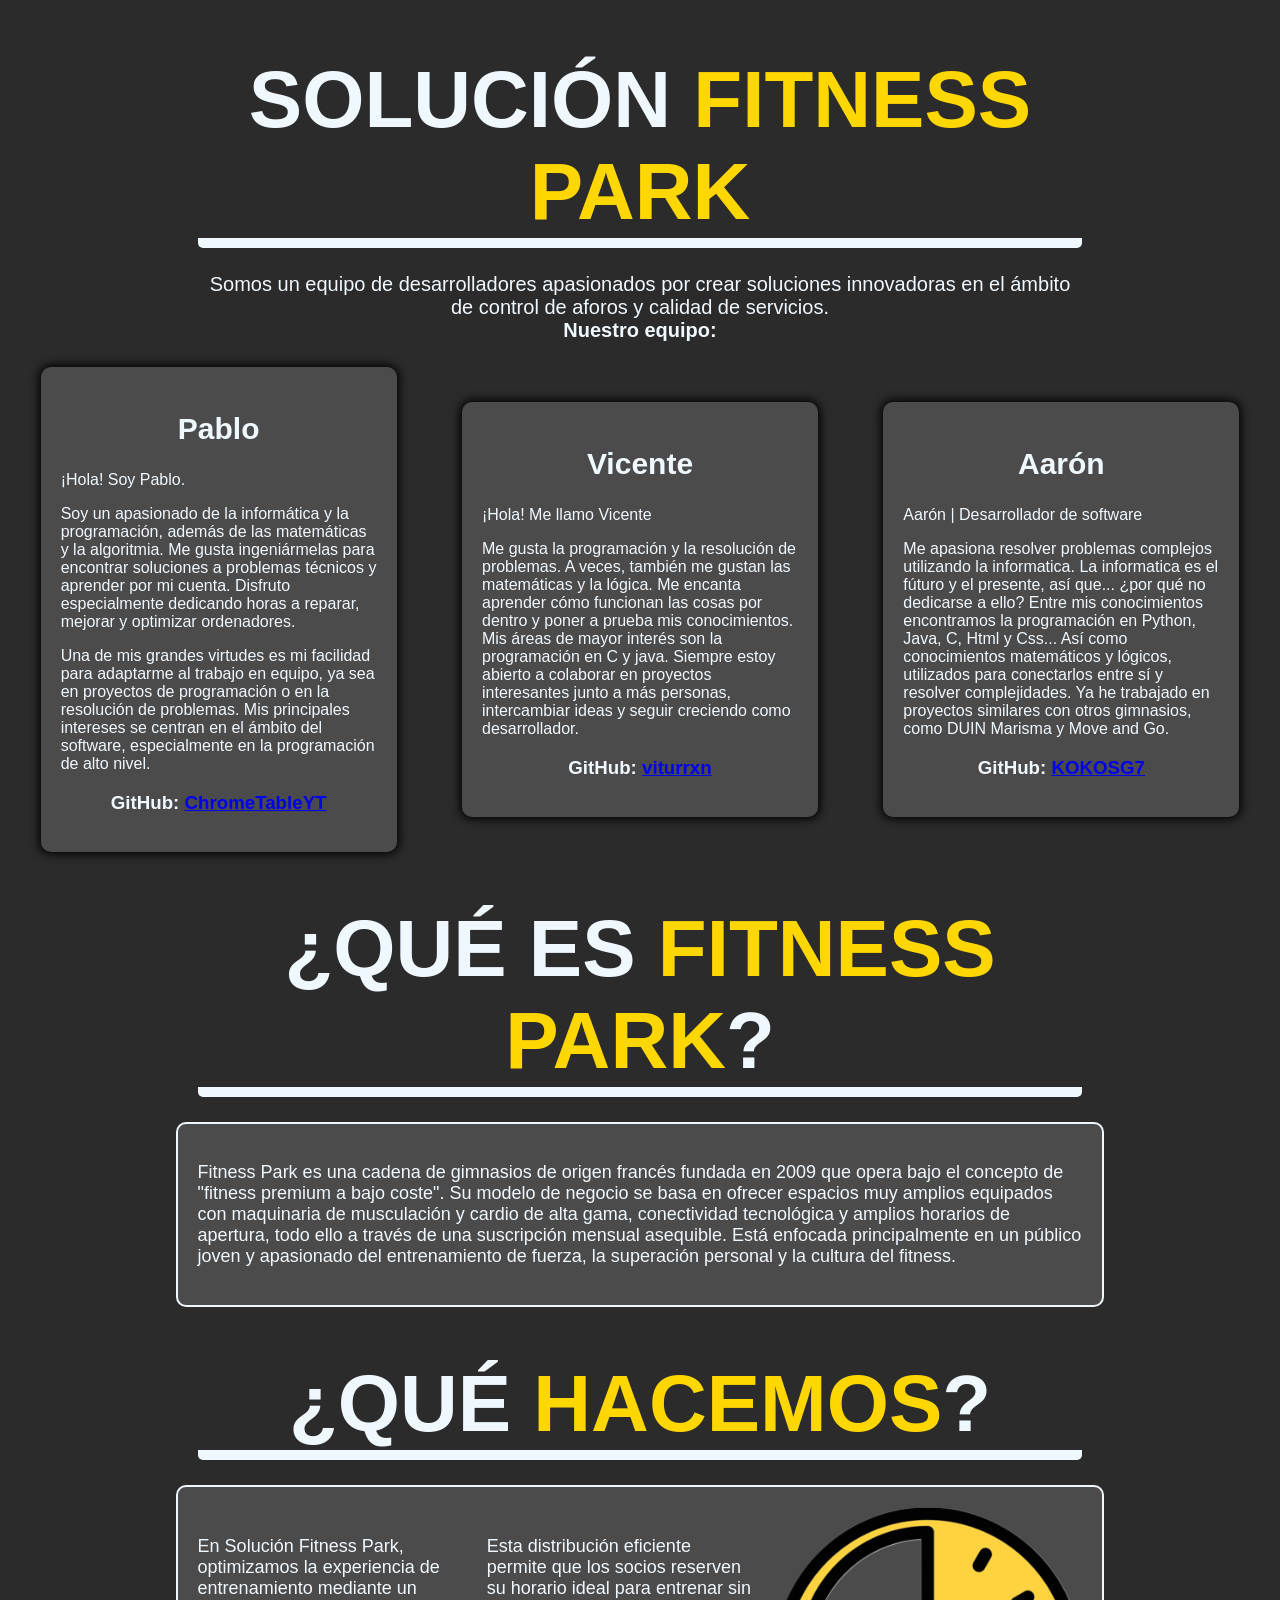
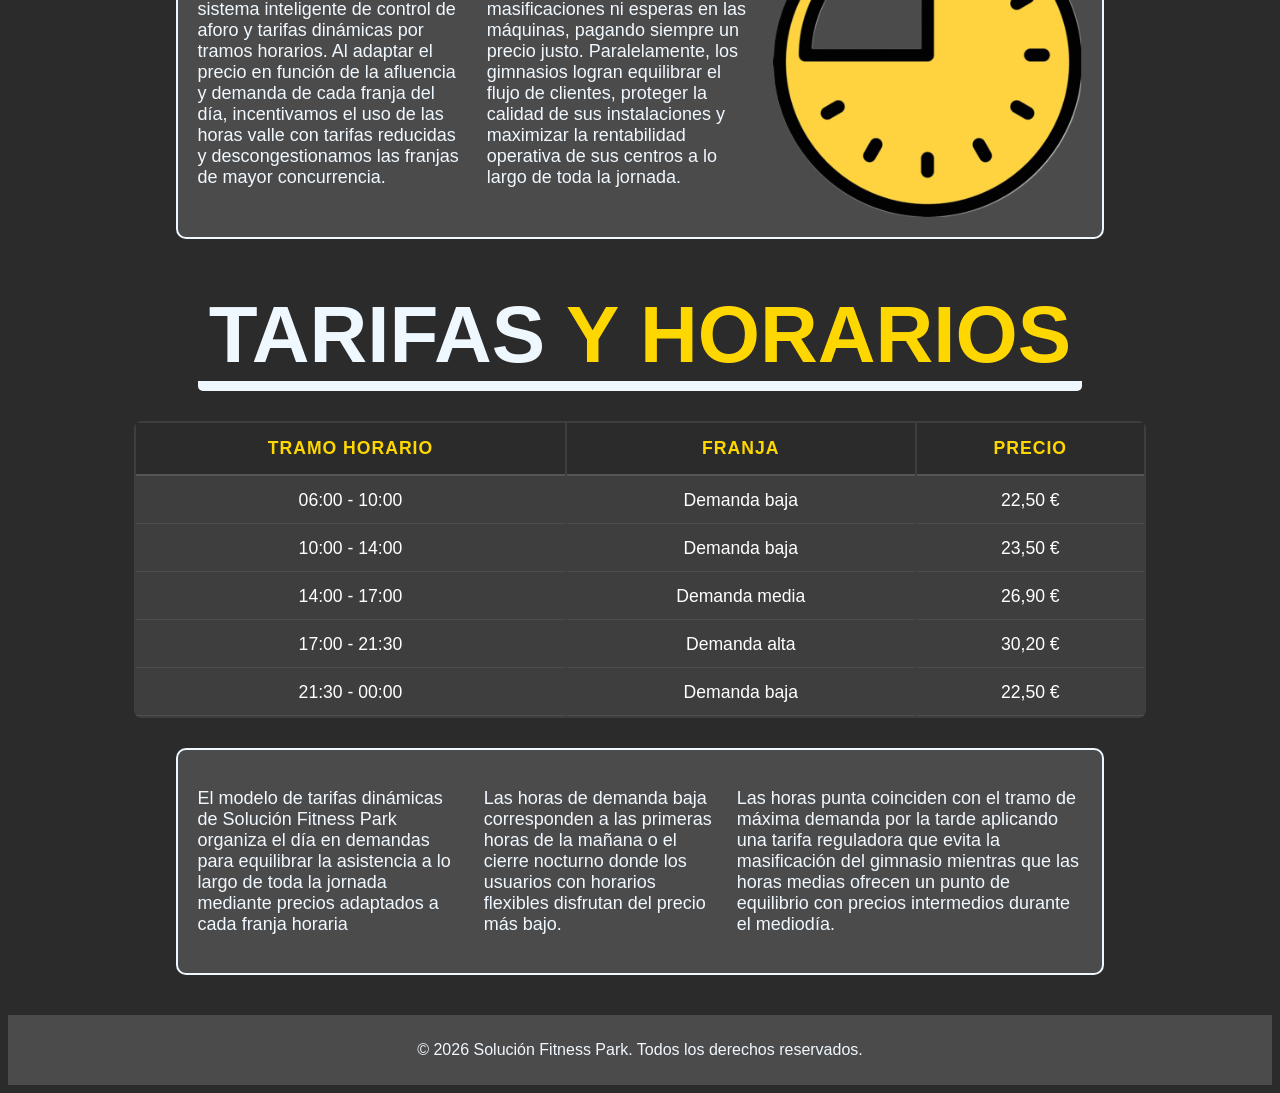
==== commit 80679d43: "pulido al máximo" ====
--- a/html/index.html
+++ b/html/index.html
@@ -15,27 +15,34 @@
             <div class="box">
                 <h2>Pablo</h2>
                 <p>¡Hola! Soy Pablo. </p>
-                Soy un apasionado de la informática y la programación, además de las matemáticas y la algoritmia. Me gusta ingeniármelas para encontrar soluciones a problemas técnicos y aprender por mi cuenta. Disfruto especialmente dedicando horas a reparar, mejorar y optimizar ordenadores.</p>
-                Una de mis grandes virtudes es mi facilidad para adaptarme al trabajo en equipo, ya sea en proyectos de programación o en la resolución de problemas.
-                Mis principales intereses se centran en el ámbito del software, especialmente en la programación de alto nivel.</p>
-                <h3>GitHub: <a href="https://github.com/ChromeTableYT">ChromeTableYT</a> </h3>
+                <p>
+                    Soy un apasionado de la informática y la programación, además de las matemáticas y la algoritmia. Me gusta ingeniármelas para encontrar soluciones a problemas técnicos y aprender por mi cuenta. Disfruto especialmente dedicando horas a reparar, mejorar y optimizar ordenadores.</p>
+                     Una de mis grandes virtudes es mi facilidad para adaptarme al trabajo en equipo, ya sea en proyectos de programación o en la resolución de problemas.
+                    Mis principales intereses se centran en el ámbito del software, especialmente en la programación de alto nivel.
+                </p>
+                <h3 class="github">GitHub: <a href="https://github.com/ChromeTableYT">ChromeTableYT</a> </h3>
             </div>
             <div class="box">
                 <h2>Vicente</h2>
-                <p>¡Hola! Me llamo Vicente 👋</p>
-                    Me gusta la programación y la resolución de problemas. A veces, también me gustan las matemáticas y la lógica.</p>
+                <p>
+                    ¡Hola! Me llamo Vicente
+                </p>
+                <p>
+                    Me gusta la programación y la resolución de problemas. A veces, también me gustan las matemáticas y la lógica.
                     Me encanta aprender cómo funcionan las cosas por dentro y poner a prueba mis conocimientos.
                     Mis áreas de mayor interés son la programación en C y java. Siempre estoy abierto a colaborar en proyectos interesantes junto a más personas, intercambiar ideas y seguir creciendo como desarrollador.
-                    <h3>GitHub: <a href="https://github.com/viturrxn">viturrxn</a></h3>
-                    </p>
+                </p>              
+                    <h3 class="github">GitHub: <a href="https://github.com/viturrxn">viturrxn</a></h3>
             </div>
             <div class="box">
                 <h2>Aarón</h2>
-                <p>Aarón | Desarrollador de software
-                    Me apasiona resolver problemas complejos utilizando la informatica. La informatica es el fúturo y el presente, así que porque no dedicarse a ello.
-                    Entre mis conocimientos encontramos la programación en python, java, c, html y css... Utilizadas para conectarlas entre sí y resolver complejidades.
+                <p>Aarón | Desarrollador de software</p>
+                <p>
+                    Me apasiona resolver problemas complejos utilizando la informatica. La informatica es el fúturo y el presente, así que... ¿por qué no dedicarse a ello?
+                    Entre mis conocimientos encontramos la programación en Python, Java, C, Html y Css... Así como conocimientos matemáticos y lógicos, utilizados para conectarlos entre sí y resolver complejidades.
                     Ya he trabajado en proyectos similares con otros gimnasios, como DUIN Marisma y Move and Go.
-                    <h3>GitHub: <a href="https://github.com/KOKOSG7">KOKOSG7</a></h3>
+                </p>
+                <h3 class="github">GitHub: <a href="https://github.com/KOKOSG7">KOKOSG7</a></h3>
             </div>
         </div>
         <h1 id="title2">¿QUÉ ES <a class="amarillo"> FITNESS PARK</a>?</h1>  
@@ -51,21 +58,22 @@
             <p>Esta distribución eficiente permite que los socios reserven su horario ideal para entrenar sin masificaciones ni esperas en las máquinas, pagando siempre un precio justo. Paralelamente, los gimnasios logran equilibrar el flujo de clientes, proteger la calidad de sus instalaciones y maximizar la rentabilidad operativa de sus centros a lo largo de toda la jornada.</p>
             <img class="imagen" src="img/images-fotor-bg-remover-2026092112491.png" alt="reloj logo" />
         </div>
-        <h1 id="title2">TARIFAS <a class="FP">Y HORARIOS</a></h1>
+        <h1 id="title2">TARIFAS <a class="amarillo">Y HORARIOS</a></h1>
 
-    <table>
-        <tr><th>Tramo Horario</th><th>Franja</th><th>Precio</th></tr>
-        <tr><td>06:00 - 10:00</td><td>Afluencia baja</td><td>22,50 €</td></tr>
-        <tr><td>10:00 - 14:00</td><td>Afluencia baja</td><td>23,50 €</td></tr>
-        <tr><td>14:00 - 17:00</td><td>Afluencia media</td><td>24,50 €</td></tr>
-        <tr><td>17:00 - 21:30</td><td>Afluencia alta</td><td>28,50 €</td></tr>
-        <tr><td>21:30 - 00:00</td><td>Afluencia baja</td><td>22,50 €</td></tr>
-    </table>
-     <div class="descripcion">
-        <p>El modelo de tarifas dinámicas de Solución Fitness Park organiza el día en horas valle horas medias y horas punta para equilibrar la asistencia a lo largo de toda la jornada mediante precios adaptados a cada franja horaria</p>
-        <p>Las horas de afluencia baja corresponden a las primeras horas de la mañana o el cierre nocturno donde los usuarios con horarios flexibles disfrutan del precio más bajo y de unas instalaciones despejadas sin esperas en las máquinas. </p>
-        <p>Las horas punta coinciden con el tramo de máxima demanda por la tarde aplicando una tarifa reguladora que evita la masificación del gimnasio mientras que las horas medias ofrecen un punto de equilibrio con precios intermedios durante el mediodía. </p>
-     </div>
+        <table>
+            <tr><th>Tramo Horario</th><th>Franja</th><th>Precio</th></tr>
+            <tr><td>06:00 - 10:00</td><td>Demanda baja</td><td>22,50 €</td></tr>
+            <tr><td>10:00 - 14:00</td><td>Demanda baja</td><td>23,50 €</td></tr>
+            <tr><td>14:00 - 17:00</td><td>Demanda media</td><td>26,90 €</td></tr>
+            <tr><td>17:00 - 21:30</td><td>Demanda alta</td><td>30,20 €</td></tr>
+            <tr><td>21:30 - 00:00</td><td>Demanda baja</td><td>22,50 €</td></tr>
+        </table>
+
+        <div class="descripcion">
+            <p>El modelo de tarifas dinámicas de Solución Fitness Park organiza el día en demandas para equilibrar la asistencia a lo largo de toda la jornada mediante precios adaptados a cada franja horaria</p>
+            <p>Las horas de demanda baja corresponden a las primeras horas de la mañana o el cierre nocturno donde los usuarios con horarios flexibles disfrutan del precio más bajo. </p>
+            <p>Las horas punta coinciden con el tramo de máxima demanda por la tarde aplicando una tarifa reguladora que evita la masificación del gimnasio mientras que las horas medias ofrecen un punto de equilibrio con precios intermedios durante el mediodía. </p>
+        </div>
 
         <div class="footer">
             <p>© 2026 Solución Fitness Park. Todos los derechos reservados.</p>
--- a/html/style.css
+++ b/html/style.css
@@ -10,14 +10,12 @@
 h2{
     text-align: center;
     font-size: 30px;
-    color: aliceblue;
 }
 
 #title1{
     text-align: center;
     align-self: center;
-    font-size: 100px;
-    color: aliceblue;
+    font-size: 80px;
     border-bottom: 10px solid aliceblue;
     border-radius: 5px;
     margin-right: 15%;
@@ -32,7 +30,6 @@
 #intro{
     text-align: center;
     font-size: 20px;
-    color: aliceblue;
     margin-right: 15%;
     margin-left: 15%;
 }
@@ -60,9 +57,12 @@
   transform: scale(1.05);
 }
 
+.github{
+    text-align: center;
+}
+
 .descripcion{
     font-size: 18px;
-    color: aliceblue;
     background-color: rgb(75, 75, 75);
     
     width: 70%;
@@ -83,7 +83,6 @@
     text-align: center;
     align-self: center;
     font-size: 80px;
-    color: aliceblue;
     border-bottom: 10px solid aliceblue;
     border-radius: 5px;
     margin-right: 15%;
@@ -92,10 +91,9 @@
     margin-top: 4%;
 }
 
-.descripcion .imagen {
+.imagen {
     width: 35%;
     height: auto;
-    flex-shrink: 0;
 }
 
 table {
@@ -130,5 +128,4 @@
     margin-top: 40px;
     padding: 10px;
     background-color: rgb(75, 75, 75);
-    color: aliceblue;
 }
